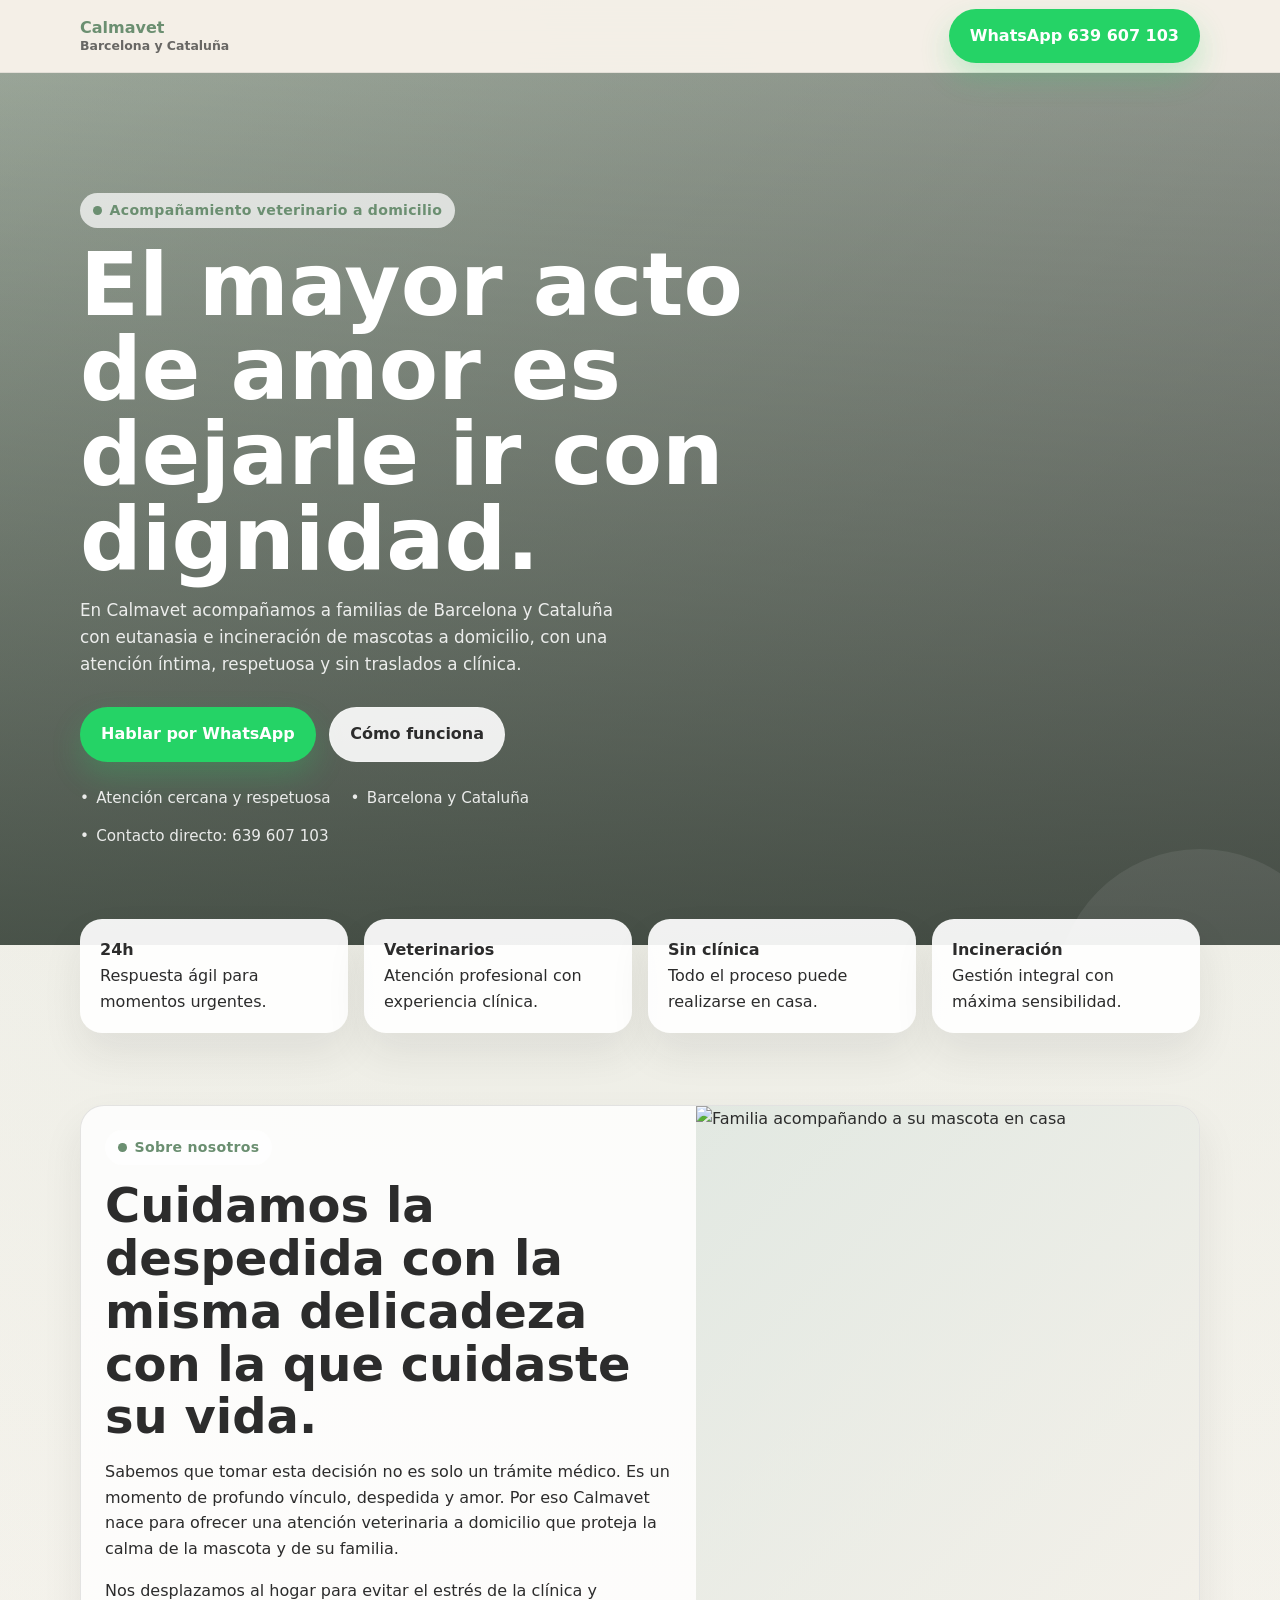
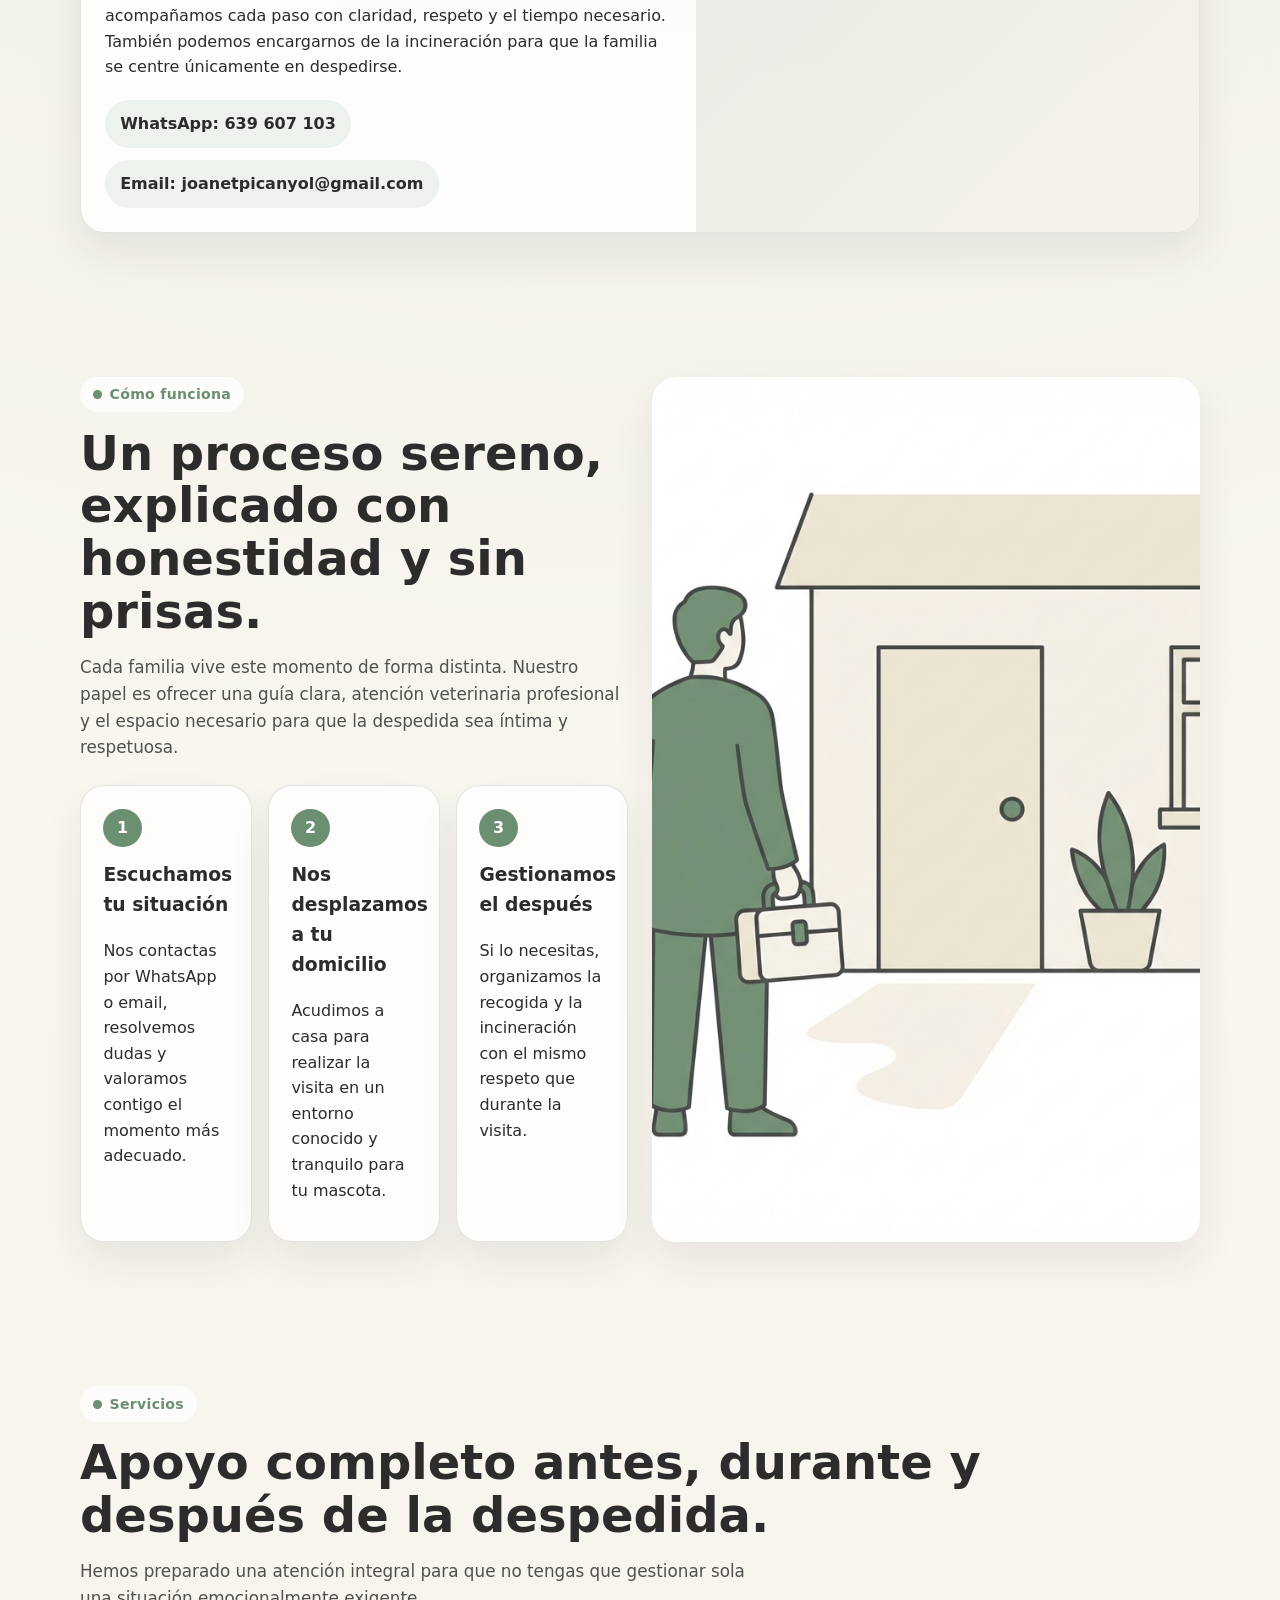
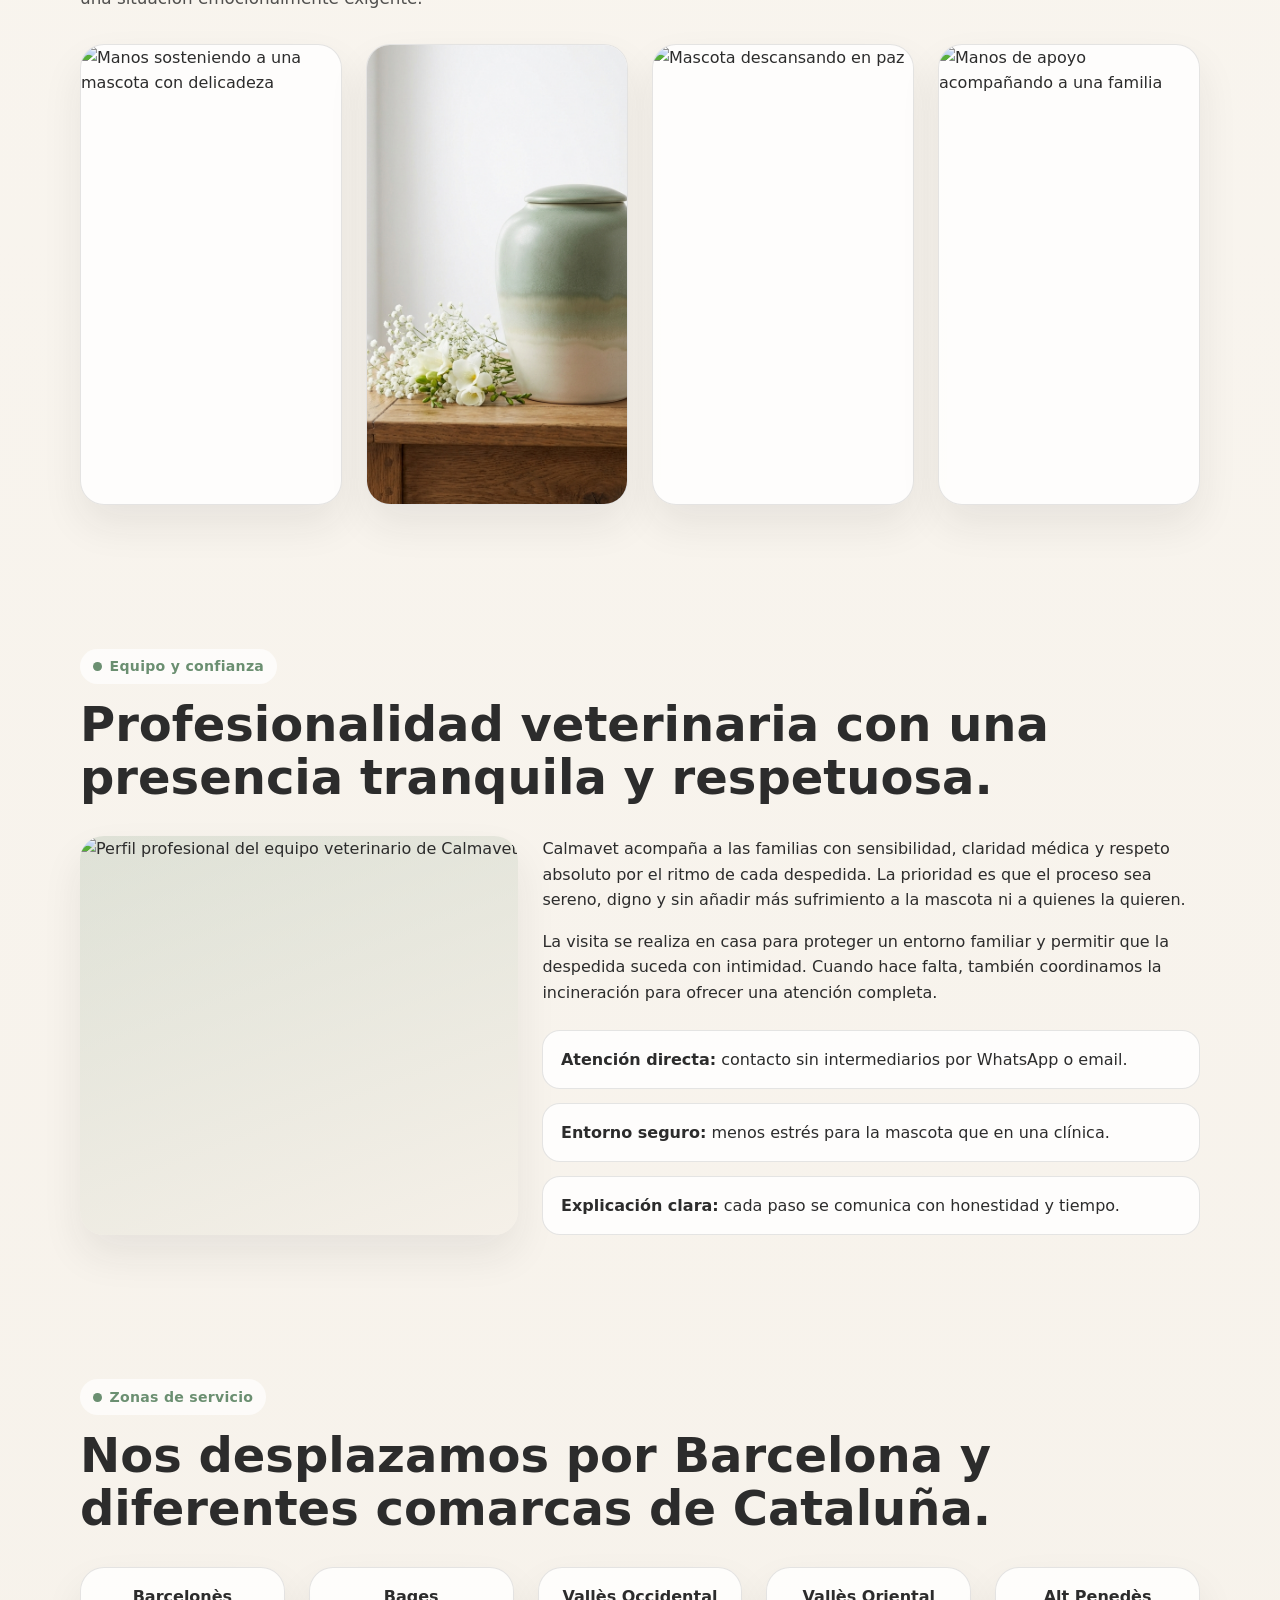
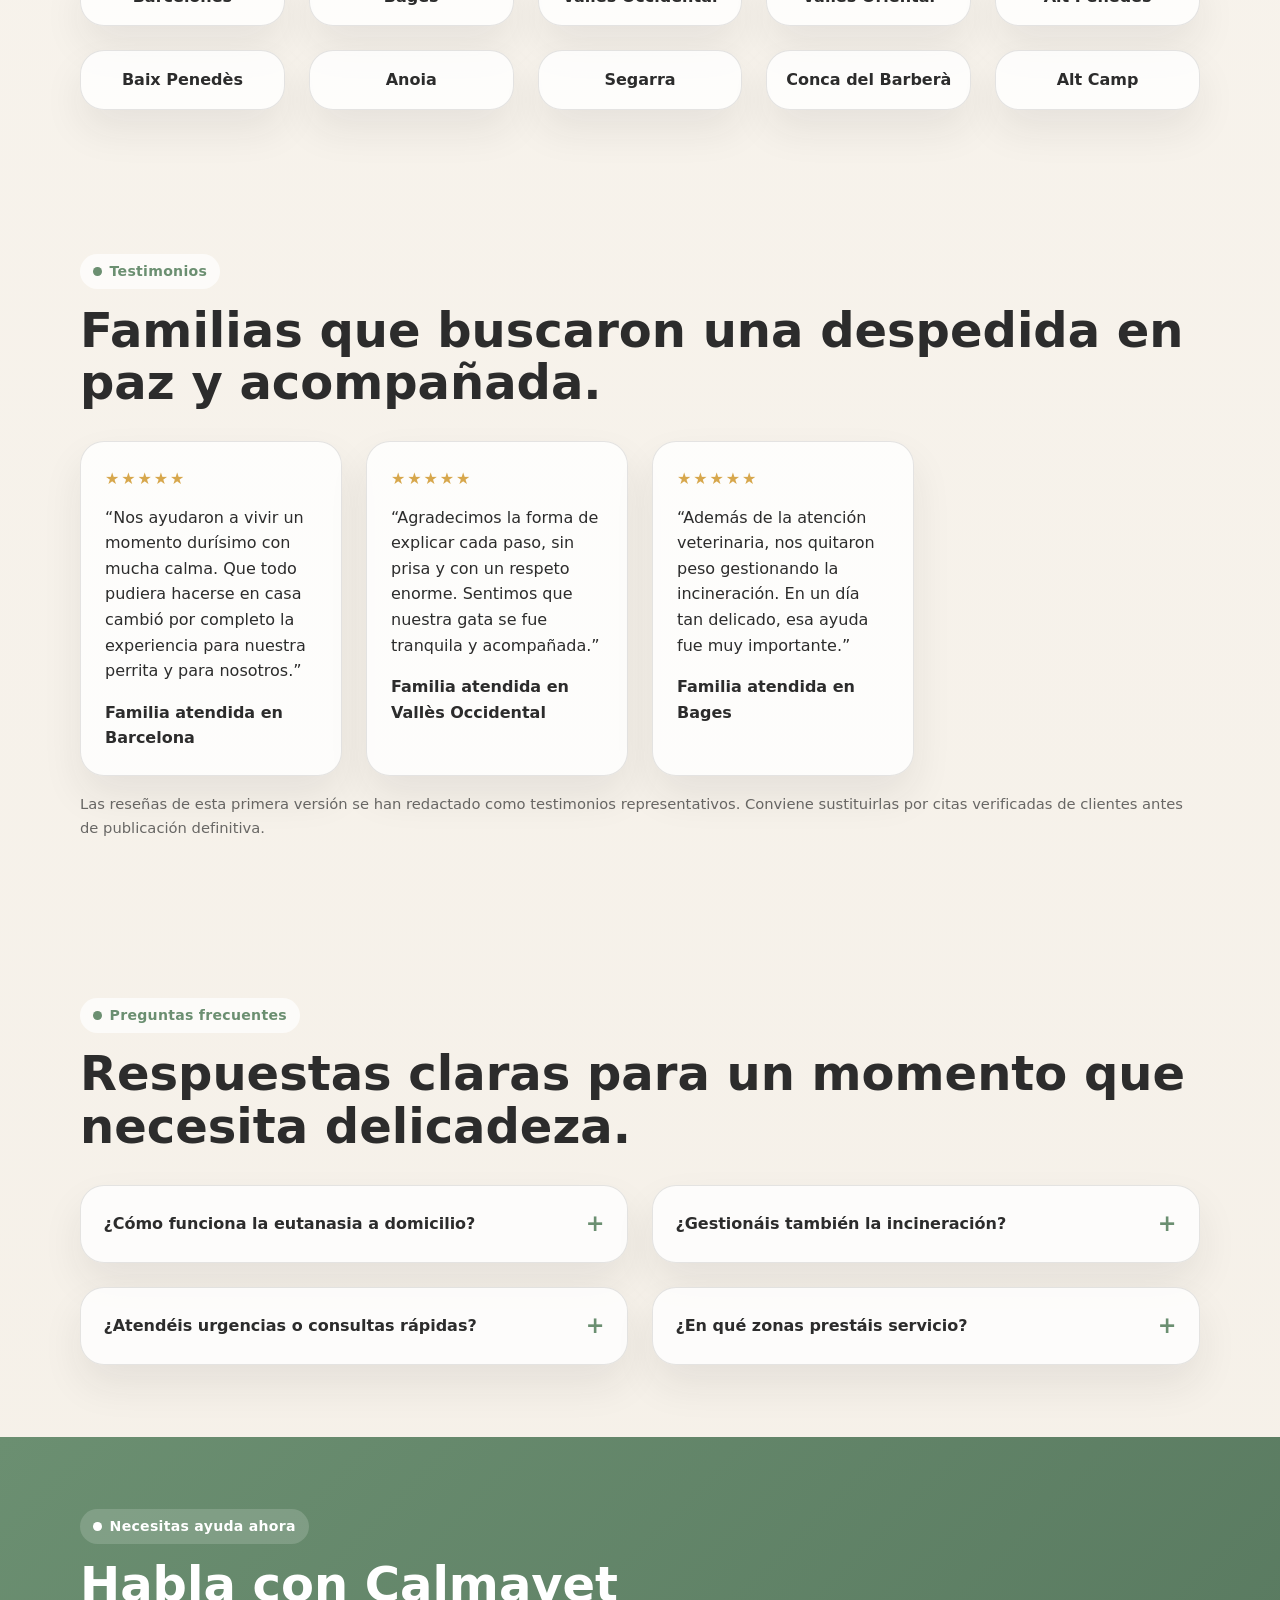
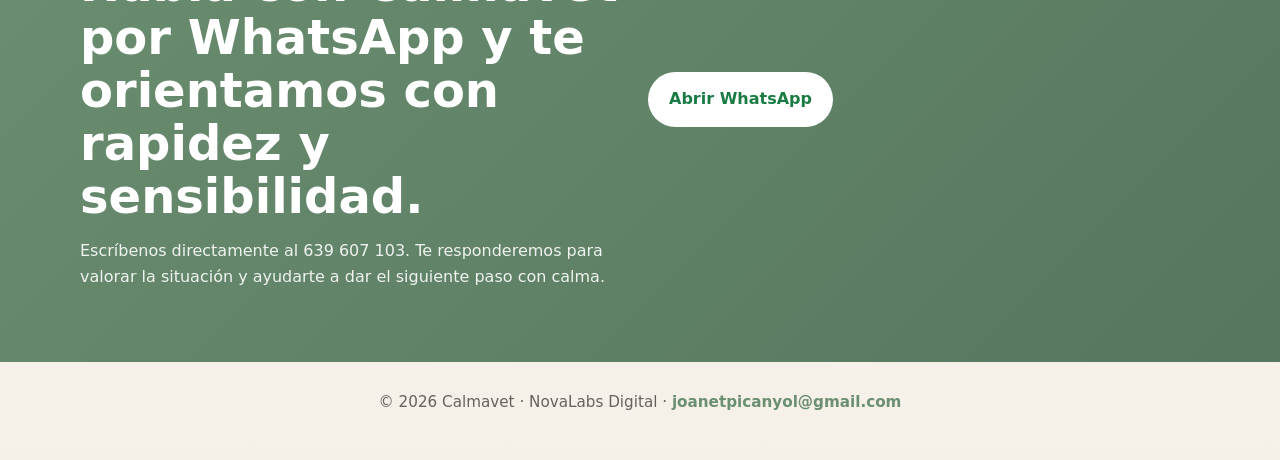
==== index.html @ 119a7b8a "feat: calmavet-web v1.0 - web completa con imagenes Gemini" ====
<!doctype html>
<html lang="es">
  <head>
    <meta charset="utf-8">
    <meta name="viewport" content="width=device-width, initial-scale=1">
    <title>Calmavet | Eutanasia e incineración de mascotas a domicilio en Barcelona y Cataluña</title>
    <meta name="description" content="Calmavet acompaña a familias de Barcelona y Cataluña con eutanasia e incineración de mascotas a domicilio, con atención veterinaria respetuosa y cercana.">
    <meta name="robots" content="index,follow">
    <link rel="canonical" href="https://calmavet.cat/">
    <meta property="og:type" content="website">
    <meta property="og:locale" content="es_ES">
    <meta property="og:title" content="Calmavet | Eutanasia e incineración de mascotas a domicilio">
    <meta property="og:description" content="Atención veterinaria a domicilio en Barcelona y Cataluña para despedir a tu mascota con calma, respeto y dignidad.">
    <meta property="og:url" content="https://calmavet.cat/">
    <meta property="og:image" content="https://calmavet.cat/images/hero-calmavet.png">
    <meta name="twitter:card" content="summary_large_image">
    <meta name="twitter:title" content="Calmavet | Eutanasia e incineración de mascotas a domicilio">
    <meta name="twitter:description" content="Acompañamiento veterinario a domicilio en Barcelona y Cataluña, con servicio de incineración y apoyo en todo el proceso.">
    <meta name="twitter:image" content="https://calmavet.cat/images/hero-calmavet.png">
    <link rel="stylesheet" href="css/styles.css">
    <script type="application/ld+json">
      {
        "@context": "https://schema.org",
        "@type": "LocalBusiness",
        "name": "Calmavet",
        "description": "Eutanasia e incineración de mascotas a domicilio en Barcelona y Cataluña.",
        "url": "https://calmavet.cat/",
        "email": "joanetpicanyol@gmail.com",
        "telephone": "+34639607103",
        "areaServed": [
          "Barcelonès",
          "Bages",
          "Vallès Occidental",
          "Vallès Oriental",
          "Alt Penedès",
          "Baix Penedès",
          "Anoia",
          "Segarra",
          "Conca del Barberà",
          "Alt Camp"
        ],
        "image": "https://calmavet.cat/images/hero-calmavet.png",
        "sameAs": [
          "https://wa.me/34639607103"
        ],
        "contactPoint": {
          "@type": "ContactPoint",
          "telephone": "+34639607103",
          "contactType": "customer support",
          "areaServed": "ES",
          "availableLanguage": [
            "es",
            "ca"
          ]
        }
      }
    </script>
    <script type="application/ld+json">
      {
        "@context": "https://schema.org",
        "@type": "FAQPage",
        "mainEntity": [
          {
            "@type": "Question",
            "name": "¿Cómo funciona la eutanasia a domicilio?",
            "acceptedAnswer": {
              "@type": "Answer",
              "text": "Concertamos una visita al domicilio, valoramos la situación con la familia y realizamos el procedimiento en un entorno íntimo, sereno y acompañado."
            }
          },
          {
            "@type": "Question",
            "name": "¿También gestionáis la incineración?",
            "acceptedAnswer": {
              "@type": "Answer",
              "text": "Sí. Calmavet puede encargarse de la recogida y la gestión de la incineración para que la familia no tenga que asumir trámites adicionales en un momento delicado."
            }
          },
          {
            "@type": "Question",
            "name": "¿En qué zonas trabajáis?",
            "acceptedAnswer": {
              "@type": "Answer",
              "text": "Prestamos servicio en Barcelona y distintas comarcas de Cataluña, incluyendo Barcelonès, Bages, Vallès Occidental, Vallès Oriental, Alt Penedès, Baix Penedès, Anoia, Segarra, Conca del Barberà y Alt Camp."
            }
          },
          {
            "@type": "Question",
            "name": "¿Puedo contactar por WhatsApp?",
            "acceptedAnswer": {
              "@type": "Answer",
              "text": "Sí. Puedes escribir directamente al 639 607 103 para resolver dudas o pedir ayuda de forma inmediata."
            }
          }
        ]
      }
    </script>
    <script type="application/ld+json">
      {
        "@context": "https://schema.org",
        "@type": "BreadcrumbList",
        "itemListElement": [
          {
            "@type": "ListItem",
            "position": 1,
            "name": "Inicio",
            "item": "https://calmavet.cat/"
          }
        ]
      }
    </script>
  </head>
  <body>
    <header class="topbar">
      <div class="container topbar-inner">
        <a class="brand" href="/">
          Calmavet
          <small>Barcelona y Cataluña</small>
        </a>
        <a class="button" href="https://wa.me/34639607103?text=Hola%20Calmavet%2C%20necesito%20informaci%C3%B3n%20sobre%20eutanasia%20o%20incineraci%C3%B3n%20a%20domicilio." target="_blank" rel="noopener noreferrer">WhatsApp 639 607 103</a>
      </div>
    </header>

    <main>
      <section class="hero">
        <div class="container hero-grid">
          <div class="hero-copy">
            <span class="eyebrow">Acompañamiento veterinario a domicilio</span>
            <h1>El mayor acto de amor es dejarle ir con dignidad.</h1>
            <p>En Calmavet acompañamos a familias de Barcelona y Cataluña con eutanasia e incineración de mascotas a domicilio, con una atención íntima, respetuosa y sin traslados a clínica.</p>
            <div class="hero-actions">
              <a class="button" href="https://wa.me/34639607103?text=Hola%20Calmavet%2C%20necesito%20ayuda%20para%20mi%20mascota." target="_blank" rel="noopener noreferrer">Hablar por WhatsApp</a>
              <a class="button-secondary" href="#como-funciona">Cómo funciona</a>
            </div>
            <div class="hero-note">
              <span>Atención cercana y respetuosa</span>
              <span>Barcelona y Cataluña</span>
              <span>Contacto directo: 639 607 103</span>
            </div>
          </div>
        </div>
      </section>

      <section class="badges">
        <div class="container badges-grid">
          <div class="badge"><strong>24h</strong>Respuesta ágil para momentos urgentes.</div>
          <div class="badge"><strong>Veterinarios</strong>Atención profesional con experiencia clínica.</div>
          <div class="badge"><strong>Sin clínica</strong>Todo el proceso puede realizarse en casa.</div>
          <div class="badge"><strong>Incineración</strong>Gestión integral con máxima sensibilidad.</div>
        </div>
      </section>

      <section class="section" id="sobre-nosotros">
        <div class="container panel">
          <div class="panel-copy">
            <span class="eyebrow">Sobre nosotros</span>
            <h2>Cuidamos la despedida con la misma delicadeza con la que cuidaste su vida.</h2>
            <p>Sabemos que tomar esta decisión no es solo un trámite médico. Es un momento de profundo vínculo, despedida y amor. Por eso Calmavet nace para ofrecer una atención veterinaria a domicilio que proteja la calma de la mascota y de su familia.</p>
            <p>Nos desplazamos al hogar para evitar el estrés de la clínica y acompañamos cada paso con claridad, respeto y el tiempo necesario. También podemos encargarnos de la incineración para que la familia se centre únicamente en despedirse.</p>
            <div class="contact-inline">
              <span class="contact-chip">WhatsApp: 639 607 103</span>
              <span class="contact-chip">Email: joanetpicanyol@gmail.com</span>
            </div>
          </div>
          <div class="panel-media">
            <img src="images/familia-mascota.png" alt="Familia acompañando a su mascota en casa">
          </div>
        </div>
      </section>

      <section class="section" id="como-funciona">
        <div class="container two-col">
          <div>
            <span class="eyebrow">Cómo funciona</span>
            <h2>Un proceso sereno, explicado con honestidad y sin prisas.</h2>
            <p class="section-intro">Cada familia vive este momento de forma distinta. Nuestro papel es ofrecer una guía clara, atención veterinaria profesional y el espacio necesario para que la despedida sea íntima y respetuosa.</p>
            <div class="steps">
              <article class="step">
                <div class="step-number">1</div>
                <h3>Escuchamos tu situación</h3>
                <p>Nos contactas por WhatsApp o email, resolvemos dudas y valoramos contigo el momento más adecuado.</p>
              </article>
              <article class="step">
                <div class="step-number">2</div>
                <h3>Nos desplazamos a tu domicilio</h3>
                <p>Acudimos a casa para realizar la visita en un entorno conocido y tranquilo para tu mascota.</p>
              </article>
              <article class="step">
                <div class="step-number">3</div>
                <h3>Gestionamos el después</h3>
                <p>Si lo necesitas, organizamos la recogida y la incineración con el mismo respeto que durante la visita.</p>
              </article>
            </div>
          </div>
          <div class="panel-media" style="border-radius: var(--radio); overflow: hidden; box-shadow: var(--sombra); min-height: 100%;">
            <img src="images/veterinario-domicilio.png" alt="Veterinario a domicilio acompañando a una mascota">
          </div>
        </div>
      </section>

      <section class="section" id="servicios">
        <div class="container">
          <span class="eyebrow">Servicios</span>
          <h2>Apoyo completo antes, durante y después de la despedida.</h2>
          <p class="section-intro">Hemos preparado una atención integral para que no tengas que gestionar sola una situación emocionalmente exigente.</p>
          <div class="services-grid">
            <article class="service-card">
              <img src="images/manos-mascota.png" alt="Manos sosteniendo a una mascota con delicadeza">
              <div class="content">
                <h3>Eutanasia a domicilio</h3>
                <p>Realizamos la visita en un entorno íntimo para evitar desplazamientos y permitir una despedida en calma.</p>
              </div>
            </article>
            <article class="service-card">
              <img src="images/urna-memorial.png" alt="Urna memorial para el recuerdo de una mascota">
              <div class="content">
                <h3>Incineración y urna</h3>
                <p>Gestionamos la recogida y la incineración, con opciones de recuerdo cuando la familia lo desea.</p>
              </div>
            </article>
            <article class="service-card">
              <img src="images/mascota-paz.png" alt="Mascota descansando en paz">
              <div class="content">
                <h3>Valoración del bienestar</h3>
                <p>Orientamos con honestidad para ayudar a decidir cuándo ha llegado el momento desde el respeto al animal.</p>
              </div>
            </article>
            <article class="service-card">
              <img src="images/acompanamiento.png" alt="Manos de apoyo acompañando a una familia">
              <div class="content">
                <h3>Acompañamiento a la familia</h3>
                <p>Explicamos el proceso con claridad y permanecemos disponibles para sostener emocionalmente la despedida.</p>
              </div>
            </article>
          </div>
        </div>
      </section>

      <section class="section" id="equipo">
        <div class="container">
          <span class="eyebrow">Equipo y confianza</span>
          <h2>Profesionalidad veterinaria con una presencia tranquila y respetuosa.</h2>
          <div class="team-grid">
            <div class="team-visual">
              <img src="images/veterinaria-perfil.png" alt="Perfil profesional del equipo veterinario de Calmavet">
            </div>
            <div>
              <p>Calmavet acompaña a las familias con sensibilidad, claridad médica y respeto absoluto por el ritmo de cada despedida. La prioridad es que el proceso sea sereno, digno y sin añadir más sufrimiento a la mascota ni a quienes la quieren.</p>
              <p>La visita se realiza en casa para proteger un entorno familiar y permitir que la despedida suceda con intimidad. Cuando hace falta, también coordinamos la incineración para ofrecer una atención completa.</p>
              <div class="trust-points">
                <div><strong>Atención directa:</strong> contacto sin intermediarios por WhatsApp o email.</div>
                <div><strong>Entorno seguro:</strong> menos estrés para la mascota que en una clínica.</div>
                <div><strong>Explicación clara:</strong> cada paso se comunica con honestidad y tiempo.</div>
              </div>
            </div>
          </div>
        </div>
      </section>

      <section class="section" id="zonas">
        <div class="container">
          <span class="eyebrow">Zonas de servicio</span>
          <h2>Nos desplazamos por Barcelona y diferentes comarcas de Cataluña.</h2>
          <div class="zones-grid">
            <div class="zone-card">Barcelonès</div>
            <div class="zone-card">Bages</div>
            <div class="zone-card">Vallès Occidental</div>
            <div class="zone-card">Vallès Oriental</div>
            <div class="zone-card">Alt Penedès</div>
            <div class="zone-card">Baix Penedès</div>
            <div class="zone-card">Anoia</div>
            <div class="zone-card">Segarra</div>
            <div class="zone-card">Conca del Barberà</div>
            <div class="zone-card">Alt Camp</div>
          </div>
        </div>
      </section>

      <section class="section" id="testimonios">
        <div class="container">
          <span class="eyebrow">Testimonios</span>
          <h2>Familias que buscaron una despedida en paz y acompañada.</h2>
          <div class="testimonials-grid">
            <article class="testimonial">
              <div class="stars">★★★★★</div>
              <p>“Nos ayudaron a vivir un momento durísimo con mucha calma. Que todo pudiera hacerse en casa cambió por completo la experiencia para nuestra perrita y para nosotros.”</p>
              <strong>Familia atendida en Barcelona</strong>
            </article>
            <article class="testimonial">
              <div class="stars">★★★★★</div>
              <p>“Agradecimos la forma de explicar cada paso, sin prisa y con un respeto enorme. Sentimos que nuestra gata se fue tranquila y acompañada.”</p>
              <strong>Familia atendida en Vallès Occidental</strong>
            </article>
            <article class="testimonial">
              <div class="stars">★★★★★</div>
              <p>“Además de la atención veterinaria, nos quitaron peso gestionando la incineración. En un día tan delicado, esa ayuda fue muy importante.”</p>
              <strong>Familia atendida en Bages</strong>
            </article>
          </div>
          <p class="testimonial-note">Las reseñas de esta primera versión se han redactado como testimonios representativos. Conviene sustituirlas por citas verificadas de clientes antes de publicación definitiva.</p>
        </div>
      </section>

      <section class="section" id="faq">
        <div class="container">
          <span class="eyebrow">Preguntas frecuentes</span>
          <h2>Respuestas claras para un momento que necesita delicadeza.</h2>
          <div class="faq-grid">
            <article class="faq-item">
              <input id="faq-1" type="checkbox">
              <label for="faq-1">¿Cómo funciona la eutanasia a domicilio?</label>
              <div class="faq-answer">
                <p>Concertamos la visita, valoramos la situación contigo y realizamos el procedimiento en casa, en un ambiente íntimo y sereno para tu mascota.</p>
              </div>
            </article>
            <article class="faq-item">
              <input id="faq-2" type="checkbox">
              <label for="faq-2">¿Gestionáis también la incineración?</label>
              <div class="faq-answer">
                <p>Sí. Si lo deseas, nos ocupamos de la recogida y de la coordinación del servicio de incineración para simplificar todo el proceso.</p>
              </div>
            </article>
            <article class="faq-item">
              <input id="faq-3" type="checkbox">
              <label for="faq-3">¿Atendéis urgencias o consultas rápidas?</label>
              <div class="faq-answer">
                <p>Puedes escribir por WhatsApp para explicar tu situación. Respondemos con la máxima agilidad posible para orientarte y valorar disponibilidad.</p>
              </div>
            </article>
            <article class="faq-item">
              <input id="faq-4" type="checkbox">
              <label for="faq-4">¿En qué zonas prestáis servicio?</label>
              <div class="faq-answer">
                <p>Trabajamos en Barcelona y varias comarcas de Cataluña. Si tu zona no aparece en la lista, consúltanos igualmente para revisar cobertura.</p>
              </div>
            </article>
          </div>
        </div>
      </section>

      <section class="section cta-band">
        <div class="container cta-box">
          <div>
            <span class="eyebrow" style="background: rgba(255,255,255,0.16); color: #ffffff;">Necesitas ayuda ahora</span>
            <h2>Habla con Calmavet por WhatsApp y te orientamos con rapidez y sensibilidad.</h2>
            <p>Escríbenos directamente al 639 607 103. Te responderemos para valorar la situación y ayudarte a dar el siguiente paso con calma.</p>
          </div>
          <a class="button" href="https://wa.me/34639607103?text=Hola%20Calmavet%2C%20necesito%20informaci%C3%B3n%20urgente." target="_blank" rel="noopener noreferrer">Abrir WhatsApp</a>
        </div>
      </section>
    </main>

    <footer class="footer">
      <div class="container">
        © 2026 Calmavet · NovaLabs Digital · <a href="mailto:joanetpicanyol@gmail.com">joanetpicanyol@gmail.com</a>
      </div>
    </footer>
  </body>
</html>
---- css/styles.css ----
:root {
  --verde: #6B8F71;
  --verde-claro: #EAF0EB;
  --crema: #F5F0E8;
  --texto: #2C2C2C;
  --wa: #25D366;
  --blanco: #ffffff;
  --borde: rgba(44, 44, 44, 0.12);
  --sombra: 0 20px 40px rgba(44, 44, 44, 0.08);
  --radio: 24px;
  --contenedor: min(1120px, calc(100% - 2rem));
}

* {
  box-sizing: border-box;
}

html {
  scroll-behavior: smooth;
}

body {
  margin: 0;
  font-family: system-ui, sans-serif;
  color: var(--texto);
  background:
    radial-gradient(circle at top, rgba(107, 143, 113, 0.14), transparent 35%),
    linear-gradient(180deg, #fbf8f3 0%, var(--crema) 100%);
  line-height: 1.6;
}

img {
  display: block;
  width: 100%;
  max-width: 100%;
}

a {
  color: inherit;
  text-decoration: none;
}

p,
h1,
h2,
h3 {
  margin-top: 0;
}

.section {
  padding: 4.5rem 0;
}

.container {
  width: var(--contenedor);
  margin: 0 auto;
}

.eyebrow {
  display: inline-flex;
  align-items: center;
  gap: 0.5rem;
  margin-bottom: 0.9rem;
  padding: 0.4rem 0.8rem;
  border-radius: 999px;
  background: rgba(255, 255, 255, 0.72);
  color: var(--verde);
  font-size: 0.88rem;
  font-weight: 700;
  letter-spacing: 0.02em;
}

.eyebrow::before {
  content: "";
  width: 0.55rem;
  height: 0.55rem;
  border-radius: 50%;
  background: currentColor;
}

.section h2 {
  font-size: clamp(1.85rem, 4vw, 3rem);
  line-height: 1.1;
  margin-bottom: 1rem;
}

.section-intro {
  max-width: 42rem;
  color: rgba(44, 44, 44, 0.82);
  font-size: 1.05rem;
}

.topbar {
  position: sticky;
  top: 0;
  z-index: 30;
  backdrop-filter: blur(18px);
  background: rgba(245, 240, 232, 0.88);
  border-bottom: 1px solid rgba(44, 44, 44, 0.08);
}

.topbar-inner {
  display: flex;
  align-items: center;
  justify-content: space-between;
  gap: 1rem;
  min-height: 4.5rem;
}

.brand {
  display: inline-flex;
  flex-direction: column;
  font-weight: 800;
  color: var(--verde);
  line-height: 1;
}

.brand small {
  color: rgba(44, 44, 44, 0.7);
  font-size: 0.78rem;
  font-weight: 600;
  margin-top: 0.28rem;
}

.button,
.button-secondary {
  display: inline-flex;
  align-items: center;
  justify-content: center;
  gap: 0.6rem;
  min-height: 3.2rem;
  padding: 0.85rem 1.25rem;
  border-radius: 999px;
  border: 1px solid transparent;
  font-weight: 700;
  transition: transform 180ms ease, box-shadow 180ms ease, background 180ms ease;
}

.button:hover,
.button-secondary:hover {
  transform: translateY(-1px);
}

.button {
  background: var(--wa);
  color: var(--blanco);
  box-shadow: 0 14px 30px rgba(37, 211, 102, 0.24);
}

.button-secondary {
  background: rgba(255, 255, 255, 0.9);
  color: var(--texto);
  border-color: rgba(255, 255, 255, 0.2);
}

.hero {
  position: relative;
  overflow: hidden;
  color: var(--blanco);
  background:
    linear-gradient(180deg, rgba(28, 39, 30, 0.26), rgba(28, 39, 30, 0.72)),
    linear-gradient(135deg, rgba(107, 143, 113, 0.3), rgba(44, 44, 44, 0.35)),
    url("../images/hero-calmavet.png") center/cover no-repeat;
}

.hero::after {
  content: "";
  position: absolute;
  inset: auto -5% -12rem auto;
  width: 18rem;
  height: 18rem;
  border-radius: 50%;
  background: rgba(255, 255, 255, 0.08);
  filter: blur(0);
}

.hero-grid {
  position: relative;
  z-index: 1;
  display: grid;
  gap: 1.5rem;
  padding: 5.5rem 0 4.5rem;
}

.hero-copy {
  max-width: 42rem;
}

.hero h1 {
  font-size: clamp(2.6rem, 7vw, 5.4rem);
  line-height: 0.98;
  margin-bottom: 1rem;
}

.hero p {
  max-width: 34rem;
  margin-bottom: 1.8rem;
  font-size: 1.05rem;
  color: rgba(255, 255, 255, 0.88);
}

.hero-actions {
  display: flex;
  flex-wrap: wrap;
  gap: 0.85rem;
}

.hero-note {
  display: flex;
  flex-wrap: wrap;
  gap: 0.9rem 1.25rem;
  margin-top: 1.5rem;
  font-size: 0.95rem;
  color: rgba(255, 255, 255, 0.88);
}

.hero-note span {
  display: inline-flex;
  align-items: center;
  gap: 0.45rem;
}

.hero-note span::before {
  content: "•";
}

.badges {
  margin-top: -1.6rem;
  position: relative;
  z-index: 2;
}

.badges-grid {
  display: grid;
  gap: 1rem;
}

.badge {
  padding: 1.15rem 1.25rem;
  border-radius: 22px;
  background: rgba(255, 255, 255, 0.92);
  box-shadow: var(--sombra);
}

.badge strong {
  display: block;
  font-size: 1rem;
}

.two-col,
.team-grid,
.services-grid,
.zones-grid,
.testimonials-grid,
.faq-grid {
  display: grid;
  gap: 1.5rem;
}

.panel,
.service-card,
.testimonial,
.faq-item,
.step,
.zone-card {
  background: rgba(255, 255, 255, 0.8);
  border: 1px solid var(--borde);
  border-radius: var(--radio);
  box-shadow: var(--sombra);
}

.panel {
  overflow: hidden;
}

.panel-copy {
  padding: 1.5rem;
}

.panel-copy p:last-child {
  margin-bottom: 0;
}

.panel-media {
  min-height: 16rem;
  background: linear-gradient(135deg, rgba(107, 143, 113, 0.18), rgba(245, 240, 232, 0.85));
}

.panel-media img,
.service-card img,
.team-visual img {
  height: 100%;
  object-fit: cover;
}

.steps {
  display: grid;
  gap: 1rem;
  margin-top: 1.5rem;
}

.step {
  padding: 1.4rem;
}

.step-number {
  display: inline-flex;
  align-items: center;
  justify-content: center;
  width: 2.4rem;
  height: 2.4rem;
  margin-bottom: 0.8rem;
  border-radius: 50%;
  background: var(--verde);
  color: var(--blanco);
  font-weight: 800;
}

.services-grid {
  margin-top: 2rem;
}

.service-card {
  overflow: hidden;
}

.service-card img,
.service-placeholder {
  aspect-ratio: 4 / 3;
}

.service-placeholder,
.team-placeholder {
  display: grid;
  place-items: end start;
  padding: 1.3rem;
  color: var(--blanco);
  font-weight: 700;
  background:
    linear-gradient(180deg, rgba(44, 44, 44, 0.08), rgba(44, 44, 44, 0.55)),
    linear-gradient(135deg, #92aa96, #6b8f71);
}

.service-card .content {
  padding: 1.3rem;
}

.team-grid {
  align-items: stretch;
  margin-top: 2rem;
}

.team-visual {
  overflow: hidden;
  border-radius: var(--radio);
  min-height: 20rem;
  background: linear-gradient(160deg, rgba(107, 143, 113, 0.18), rgba(245, 240, 232, 0.95));
  box-shadow: var(--sombra);
}

.team-placeholder {
  min-height: 20rem;
}

.trust-points {
  display: grid;
  gap: 0.85rem;
  margin-top: 1.5rem;
}

.trust-points div {
  padding: 1rem 1.1rem;
  border-radius: 18px;
  background: rgba(255, 255, 255, 0.84);
  border: 1px solid var(--borde);
}

.zones-grid {
  margin-top: 2rem;
  grid-template-columns: repeat(2, minmax(0, 1fr));
}

.zone-card {
  padding: 1rem 1.1rem;
  text-align: center;
  font-weight: 700;
}

.testimonials-grid {
  margin-top: 2rem;
}

.testimonial {
  padding: 1.5rem;
}

.stars {
  color: #d7a74c;
  letter-spacing: 0.12em;
  margin-bottom: 0.8rem;
}

.testimonial strong {
  display: block;
  margin-top: 1rem;
}

.testimonial-note {
  margin-top: 1rem;
  color: rgba(44, 44, 44, 0.7);
  font-size: 0.92rem;
}

.faq-grid {
  margin-top: 2rem;
}

.faq-item {
  overflow: hidden;
}

.faq-item input {
  position: absolute;
  opacity: 0;
  pointer-events: none;
}

.faq-item label {
  display: flex;
  align-items: center;
  justify-content: space-between;
  gap: 1rem;
  padding: 1.25rem 1.4rem;
  cursor: pointer;
  font-weight: 700;
}

.faq-item label::after {
  content: "+";
  font-size: 1.4rem;
  color: var(--verde);
}

.faq-answer {
  max-height: 0;
  overflow: hidden;
  padding: 0 1.4rem;
  transition: max-height 220ms ease, padding-bottom 220ms ease;
}

.faq-item input:checked + label::after {
  content: "−";
}

.faq-item input:checked + label + .faq-answer {
  max-height: 18rem;
  padding-bottom: 1.25rem;
}

.cta-band {
  background:
    linear-gradient(135deg, rgba(107, 143, 113, 0.96), rgba(86, 118, 93, 0.98)),
    var(--verde);
  color: var(--blanco);
}

.cta-box {
  display: grid;
  gap: 1rem;
  align-items: center;
}

.cta-box p {
  max-width: 44rem;
  color: rgba(255, 255, 255, 0.9);
  margin-bottom: 0;
}

.cta-box .button {
  justify-self: start;
  background: var(--blanco);
  color: #1a7c44;
  box-shadow: none;
}

.footer {
  padding: 1.8rem 0 2.8rem;
  color: rgba(44, 44, 44, 0.72);
  text-align: center;
  font-size: 0.95rem;
}

.footer a {
  color: var(--verde);
  font-weight: 700;
}

.contact-inline {
  display: flex;
  flex-wrap: wrap;
  gap: 0.75rem;
  margin-top: 1.25rem;
}

.contact-chip {
  padding: 0.7rem 0.95rem;
  border-radius: 999px;
  background: rgba(107, 143, 113, 0.1);
  font-weight: 700;
}

@media (min-width: 700px) {
  .badges-grid,
  .steps,
  .services-grid,
  .testimonials-grid,
  .faq-grid {
    grid-template-columns: repeat(2, minmax(0, 1fr));
  }

  .two-col,
  .team-grid,
  .cta-box {
    grid-template-columns: repeat(2, minmax(0, 1fr));
  }

  .panel {
    display: grid;
    grid-template-columns: 1.1fr 0.9fr;
  }

  .zones-grid {
    grid-template-columns: repeat(3, minmax(0, 1fr));
  }
}

@media (min-width: 980px) {
  .hero-grid {
    padding: 7.5rem 0 6rem;
  }

  .badges-grid,
  .services-grid,
  .testimonials-grid {
    grid-template-columns: repeat(4, minmax(0, 1fr));
  }

  .steps {
    grid-template-columns: repeat(3, minmax(0, 1fr));
  }

  .team-grid {
    grid-template-columns: 0.8fr 1.2fr;
  }

  .faq-grid {
    grid-template-columns: repeat(2, minmax(0, 1fr));
  }

  .zones-grid {
    grid-template-columns: repeat(5, minmax(0, 1fr));
  }
}
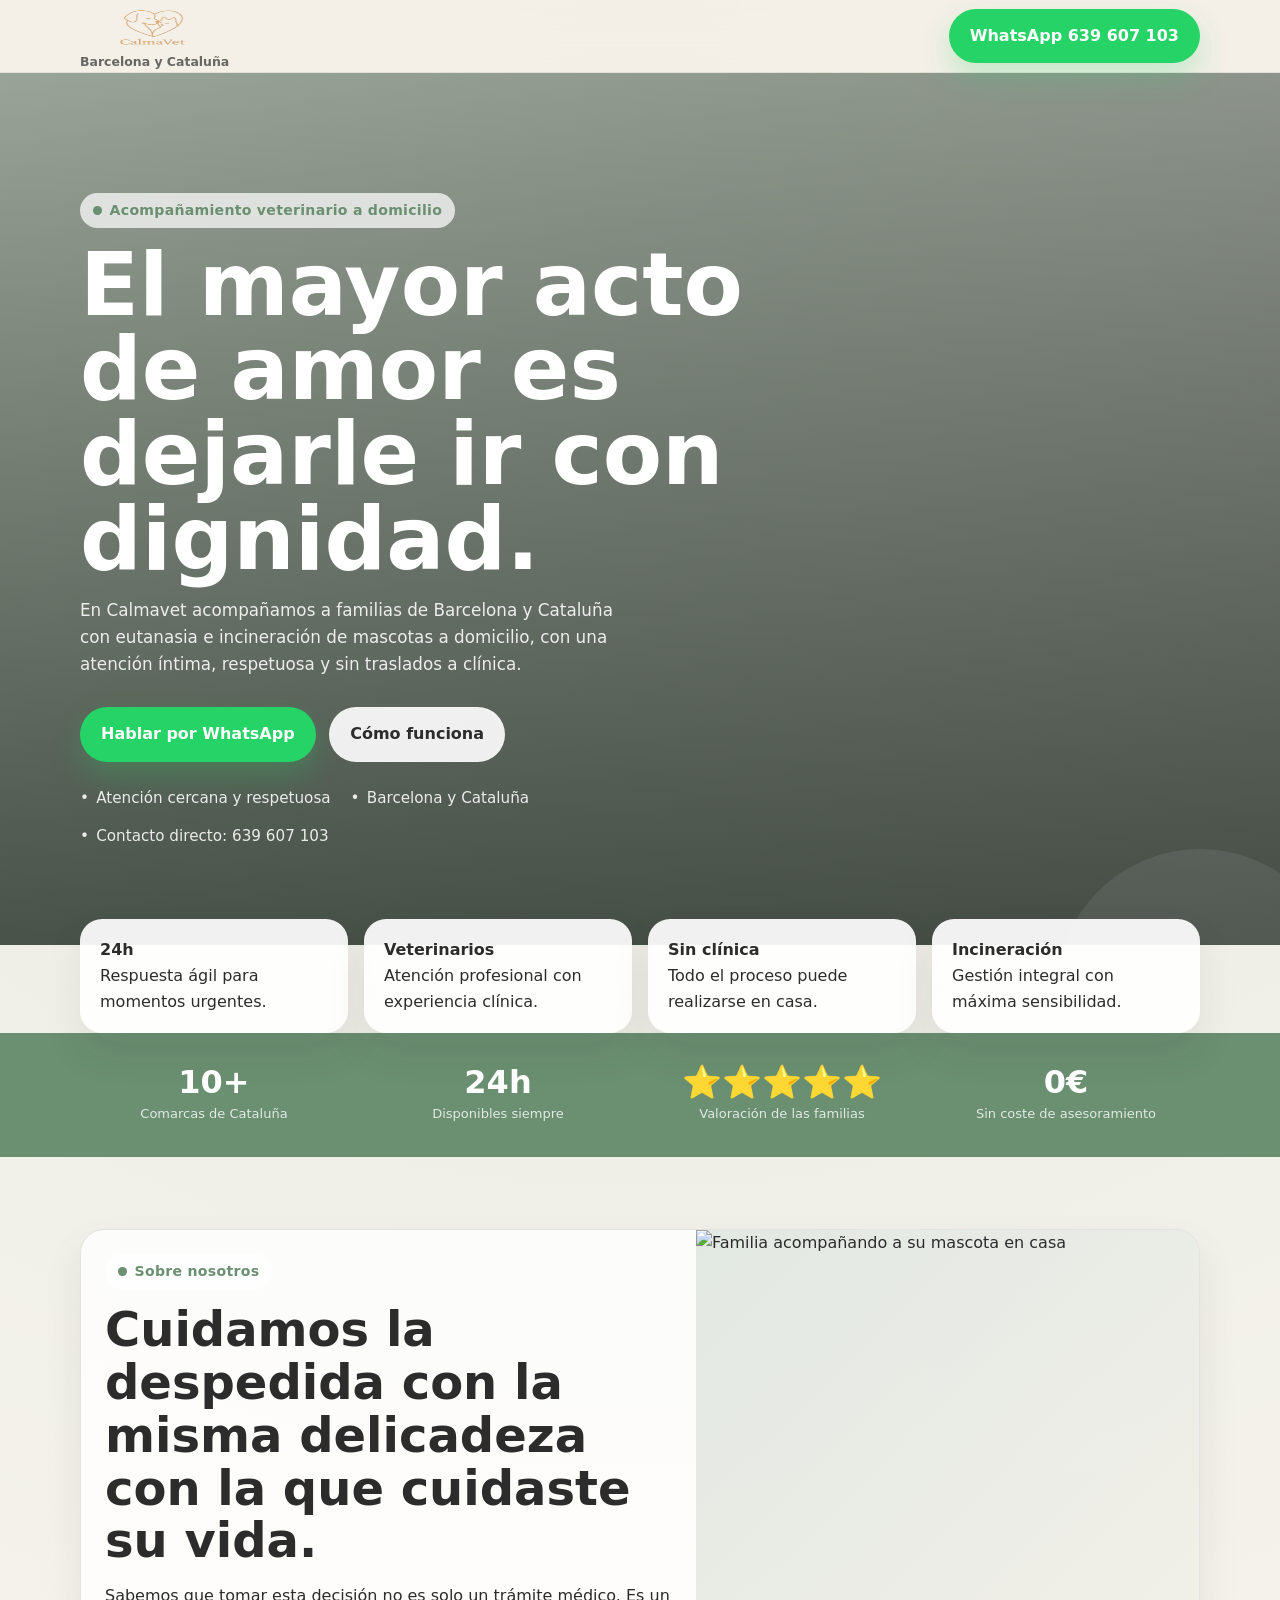
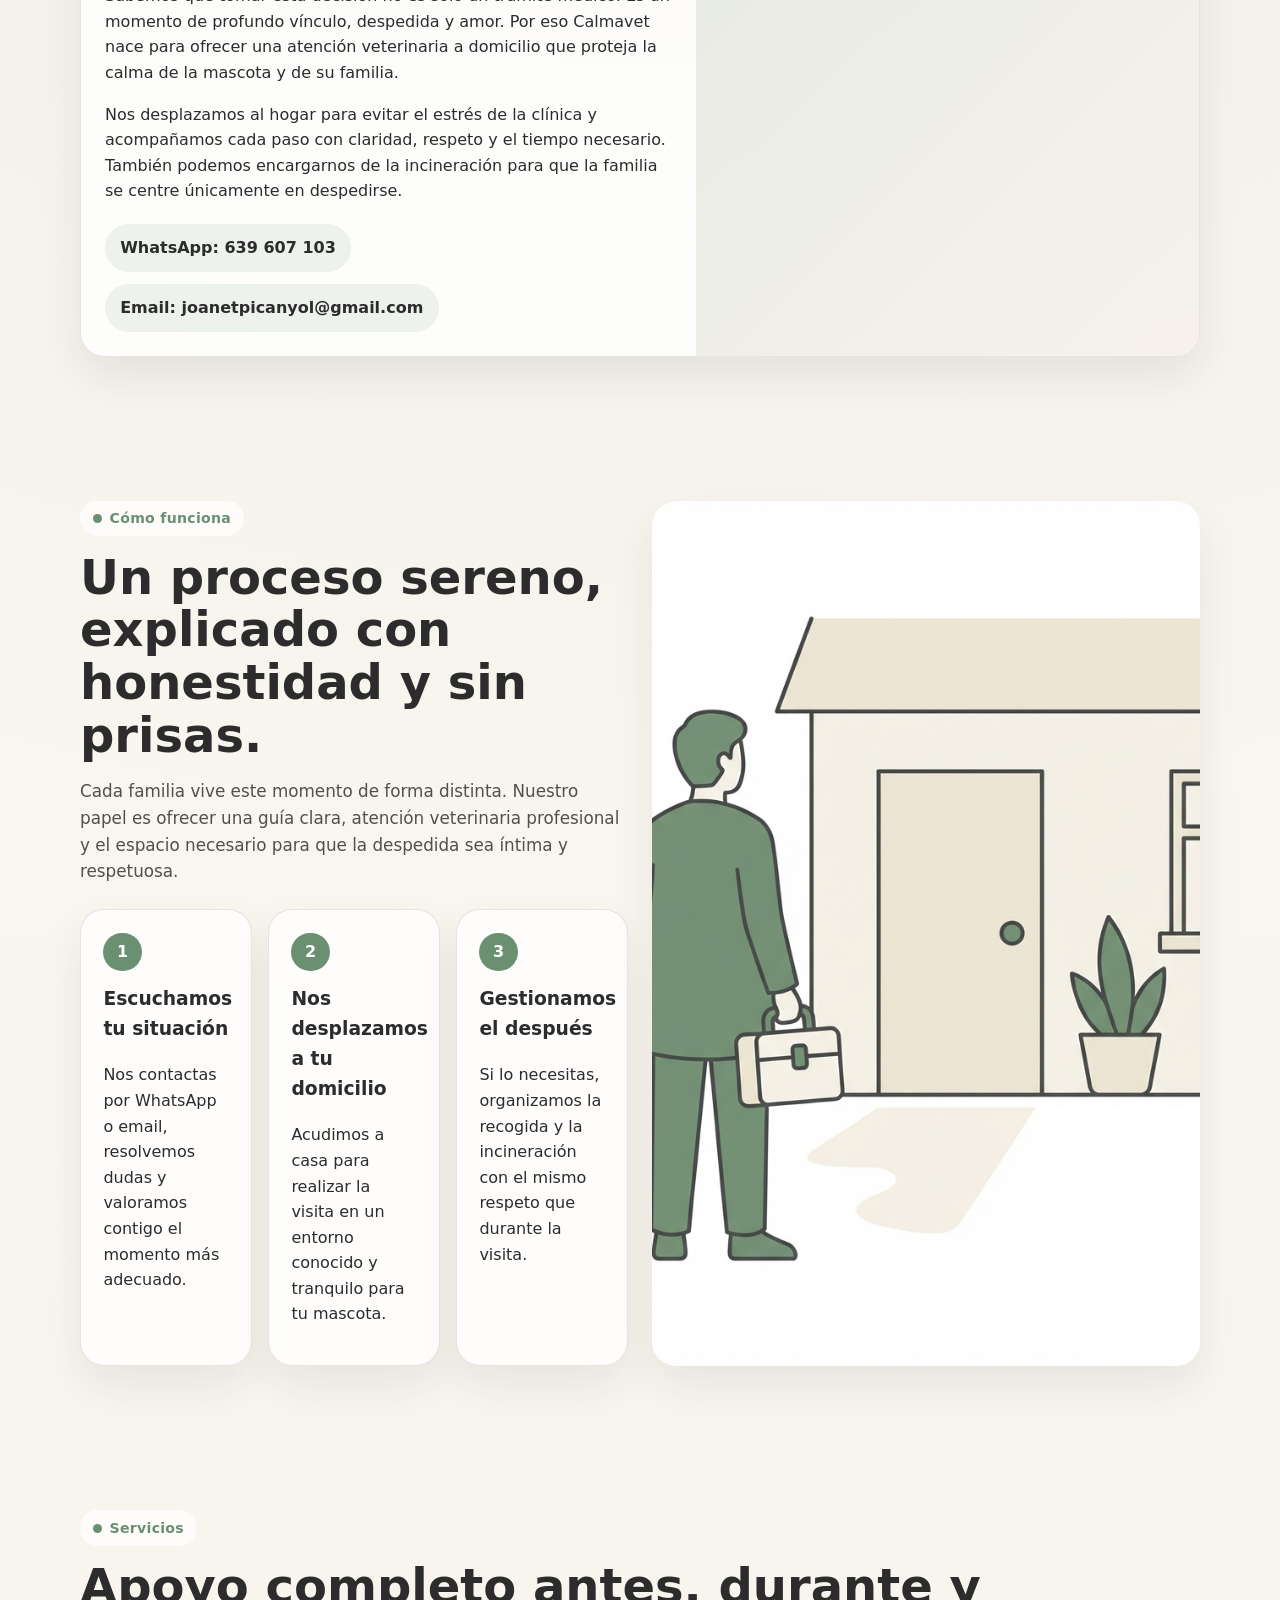
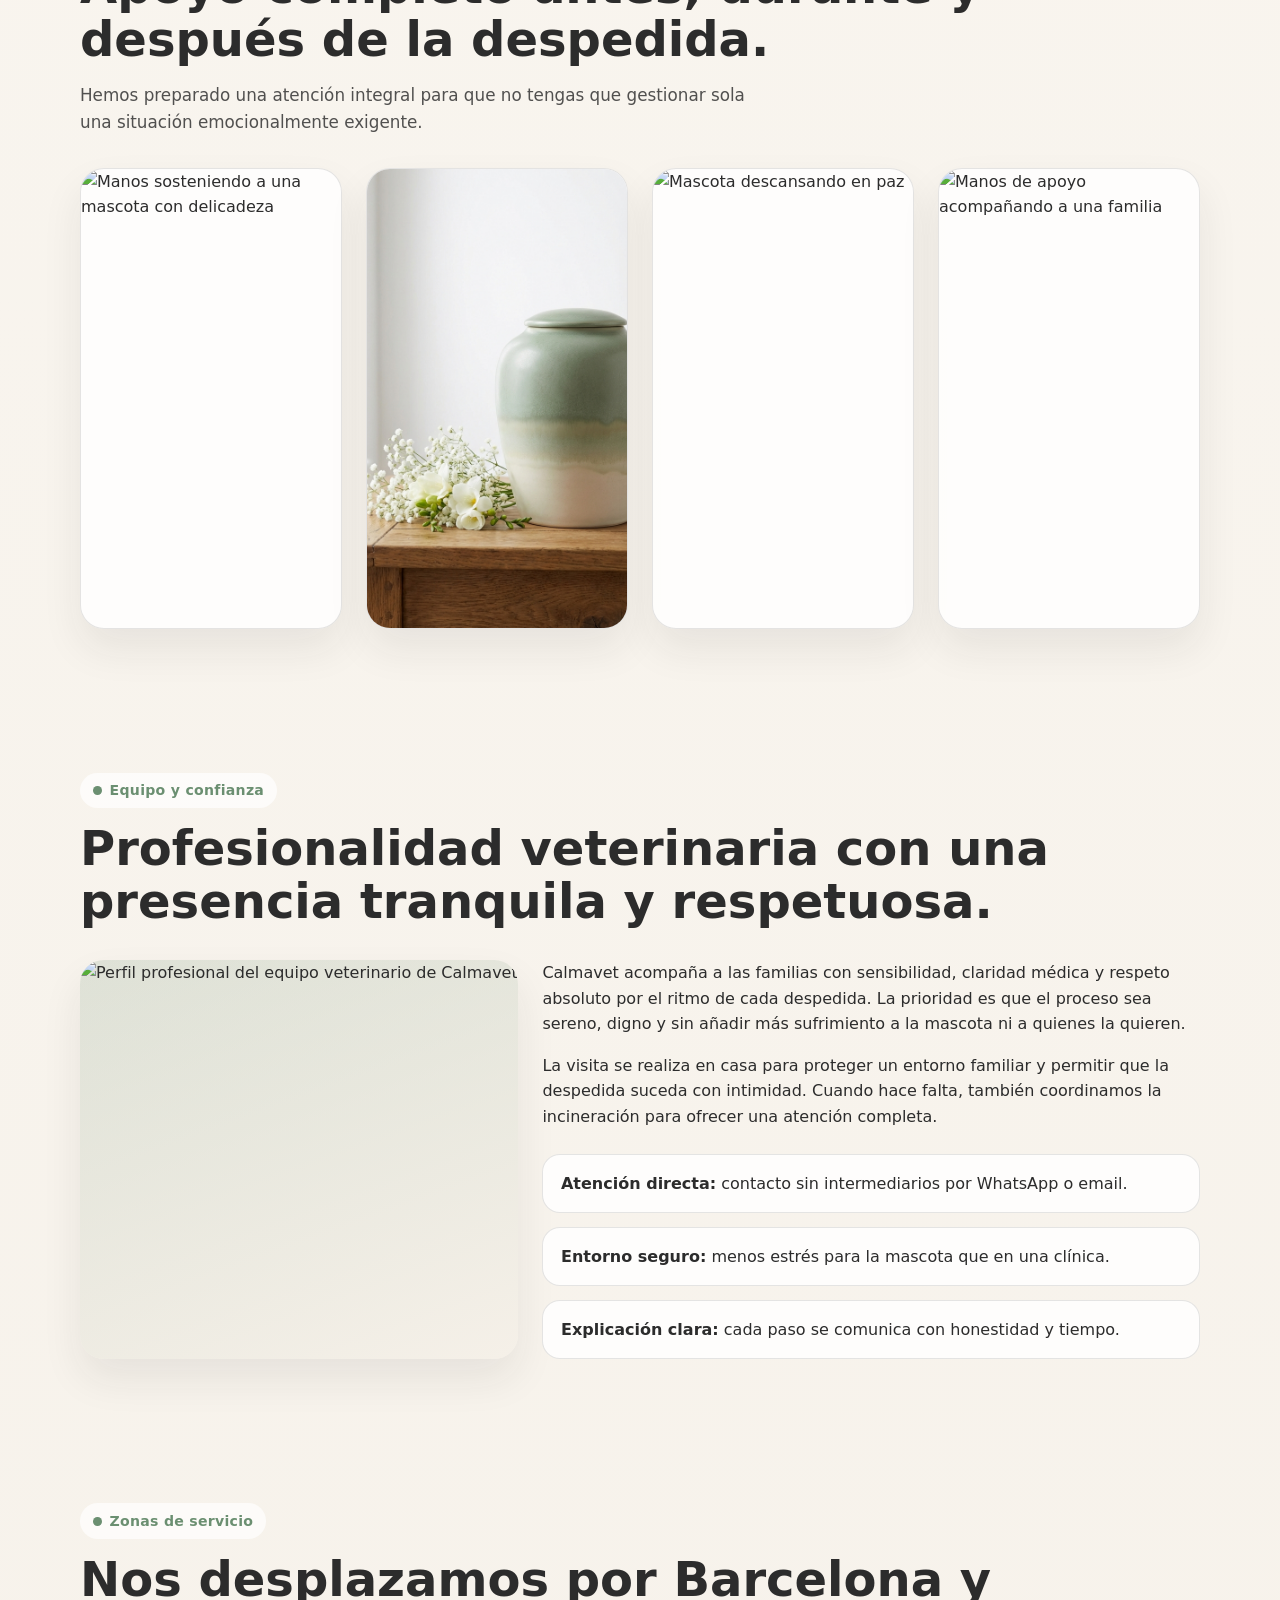
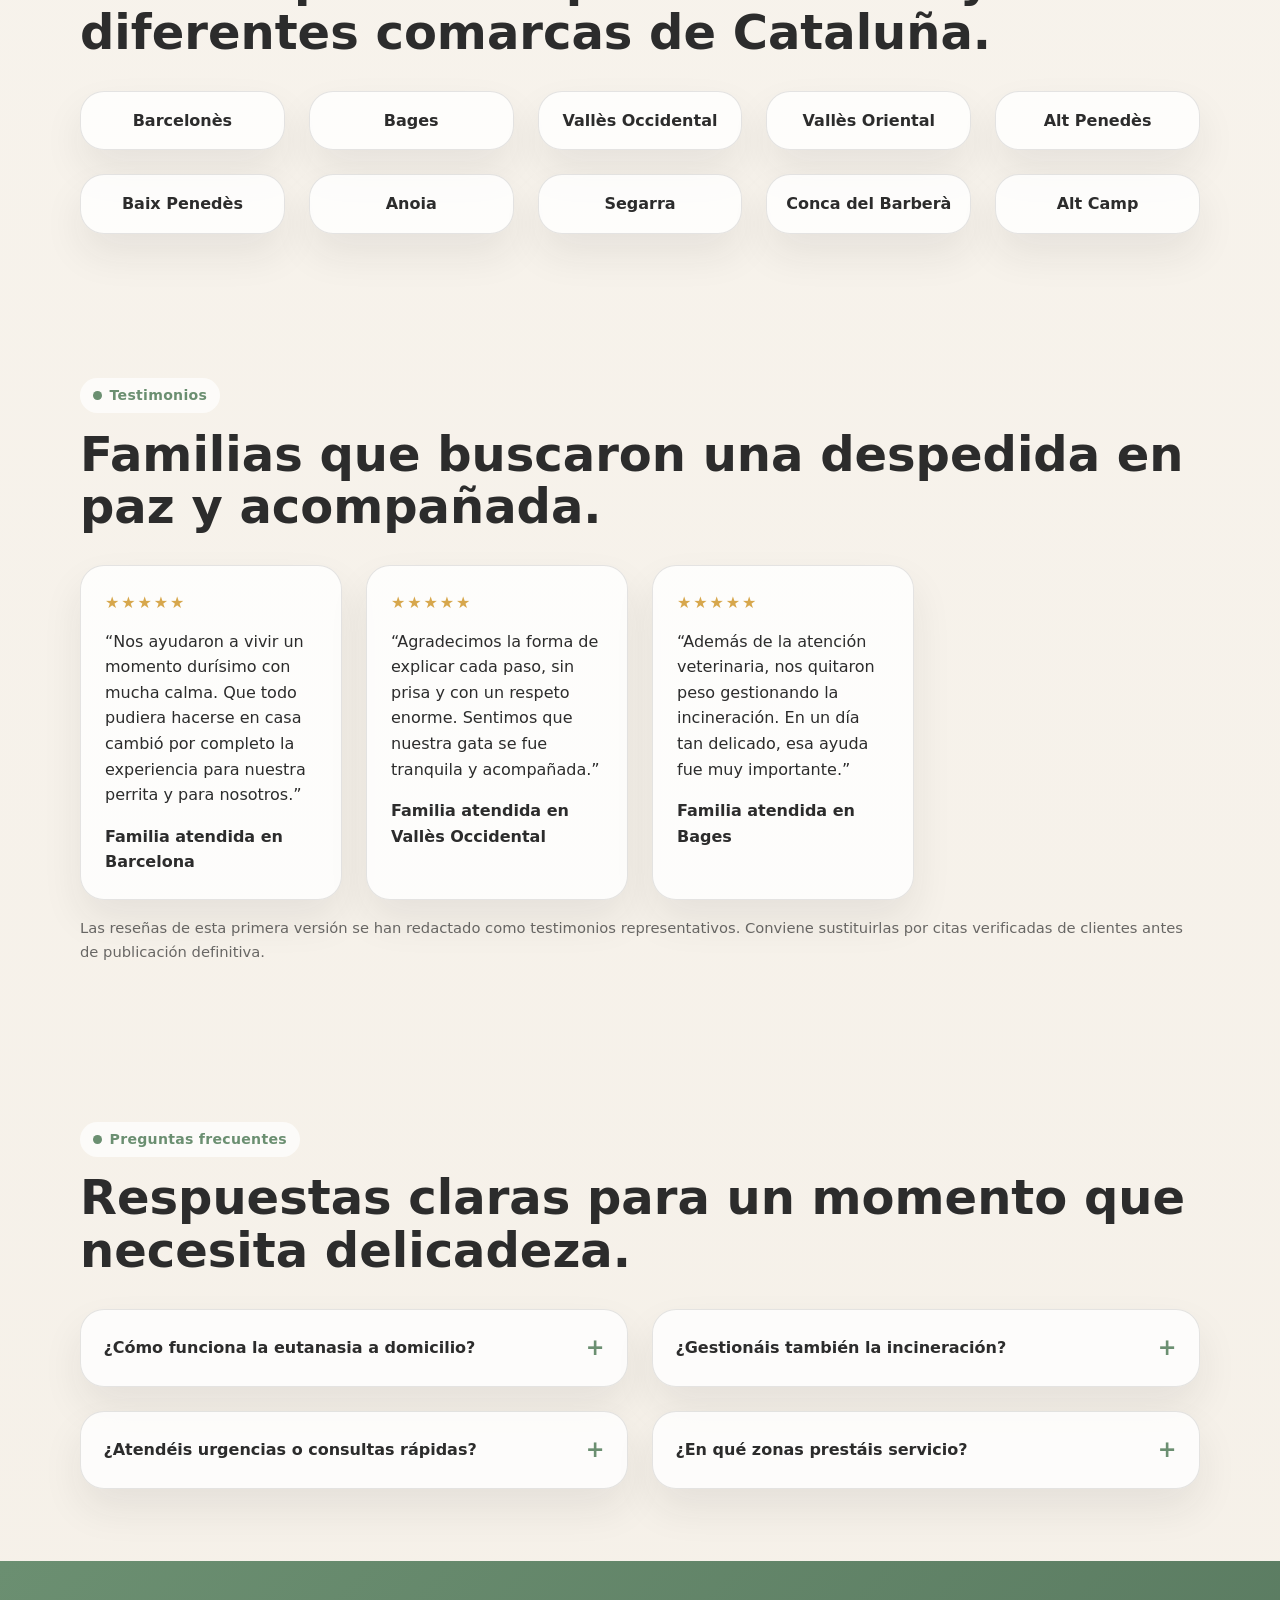
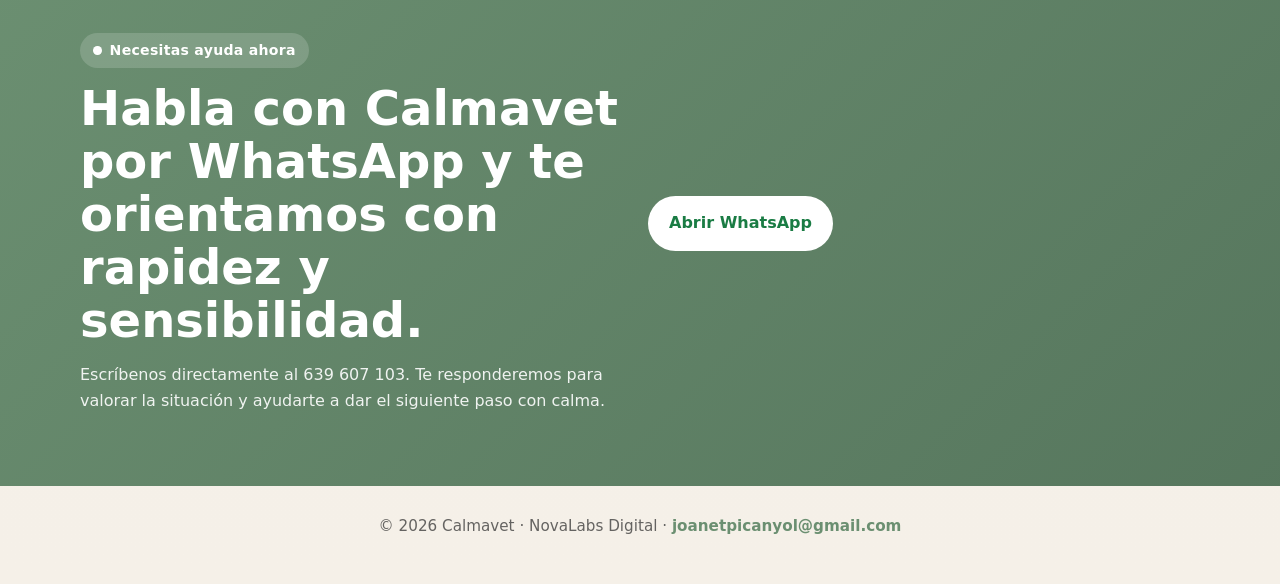
==== commit 7b2e0bb3: "feat: logo real Calmavet + stats bar + fixes comparativa web original" ====
--- a/index.html
+++ b/index.html
@@ -114,7 +114,7 @@
     <header class="topbar">
       <div class="container topbar-inner">
         <a class="brand" href="/">
-          Calmavet
+          <img src="images/logo-calmavet.png" alt="Calmavet logo" style="height:48px; width:auto; display:block;">
           <small>Barcelona y Cataluña</small>
         </a>
         <a class="button" href="https://wa.me/34639607103?text=Hola%20Calmavet%2C%20necesito%20informaci%C3%B3n%20sobre%20eutanasia%20o%20incineraci%C3%B3n%20a%20domicilio." target="_blank" rel="noopener noreferrer">WhatsApp 639 607 103</a>
@@ -147,6 +147,27 @@
           <div class="badge"><strong>Veterinarios</strong>Atención profesional con experiencia clínica.</div>
           <div class="badge"><strong>Sin clínica</strong>Todo el proceso puede realizarse en casa.</div>
           <div class="badge"><strong>Incineración</strong>Gestión integral con máxima sensibilidad.</div>
+        </div>
+      </section>
+
+      <section class="stats-bar">
+        <div class="container stats-grid">
+          <div class="stat">
+            <span class="stat-num">10+</span>
+            <span class="stat-label">Comarcas de Cataluña</span>
+          </div>
+          <div class="stat">
+            <span class="stat-num">24h</span>
+            <span class="stat-label">Disponibles siempre</span>
+          </div>
+          <div class="stat">
+            <span class="stat-num">⭐⭐⭐⭐⭐</span>
+            <span class="stat-label">Valoración de las familias</span>
+          </div>
+          <div class="stat">
+            <span class="stat-num">0€</span>
+            <span class="stat-label">Sin coste de asesoramiento</span>
+          </div>
         </div>
       </section>
 
--- a/css/styles.css
+++ b/css/styles.css
@@ -561,3 +561,34 @@
     grid-template-columns: repeat(5, minmax(0, 1fr));
   }
 }
+
+/* Stats bar */
+.stats-bar {
+  background: var(--verde);
+  padding: 32px 0;
+}
+.stats-grid {
+  display: grid;
+  grid-template-columns: repeat(4, 1fr);
+  gap: 16px;
+  text-align: center;
+}
+.stat {
+  display: flex;
+  flex-direction: column;
+  gap: 4px;
+}
+.stat-num {
+  font-size: clamp(22px, 3vw, 32px);
+  font-weight: 800;
+  color: #fff;
+  line-height: 1.1;
+}
+.stat-label {
+  font-size: 13px;
+  color: rgba(255,255,255,0.8);
+  font-weight: 500;
+}
+@media (max-width: 600px) {
+  .stats-grid { grid-template-columns: repeat(2, 1fr); }
+}
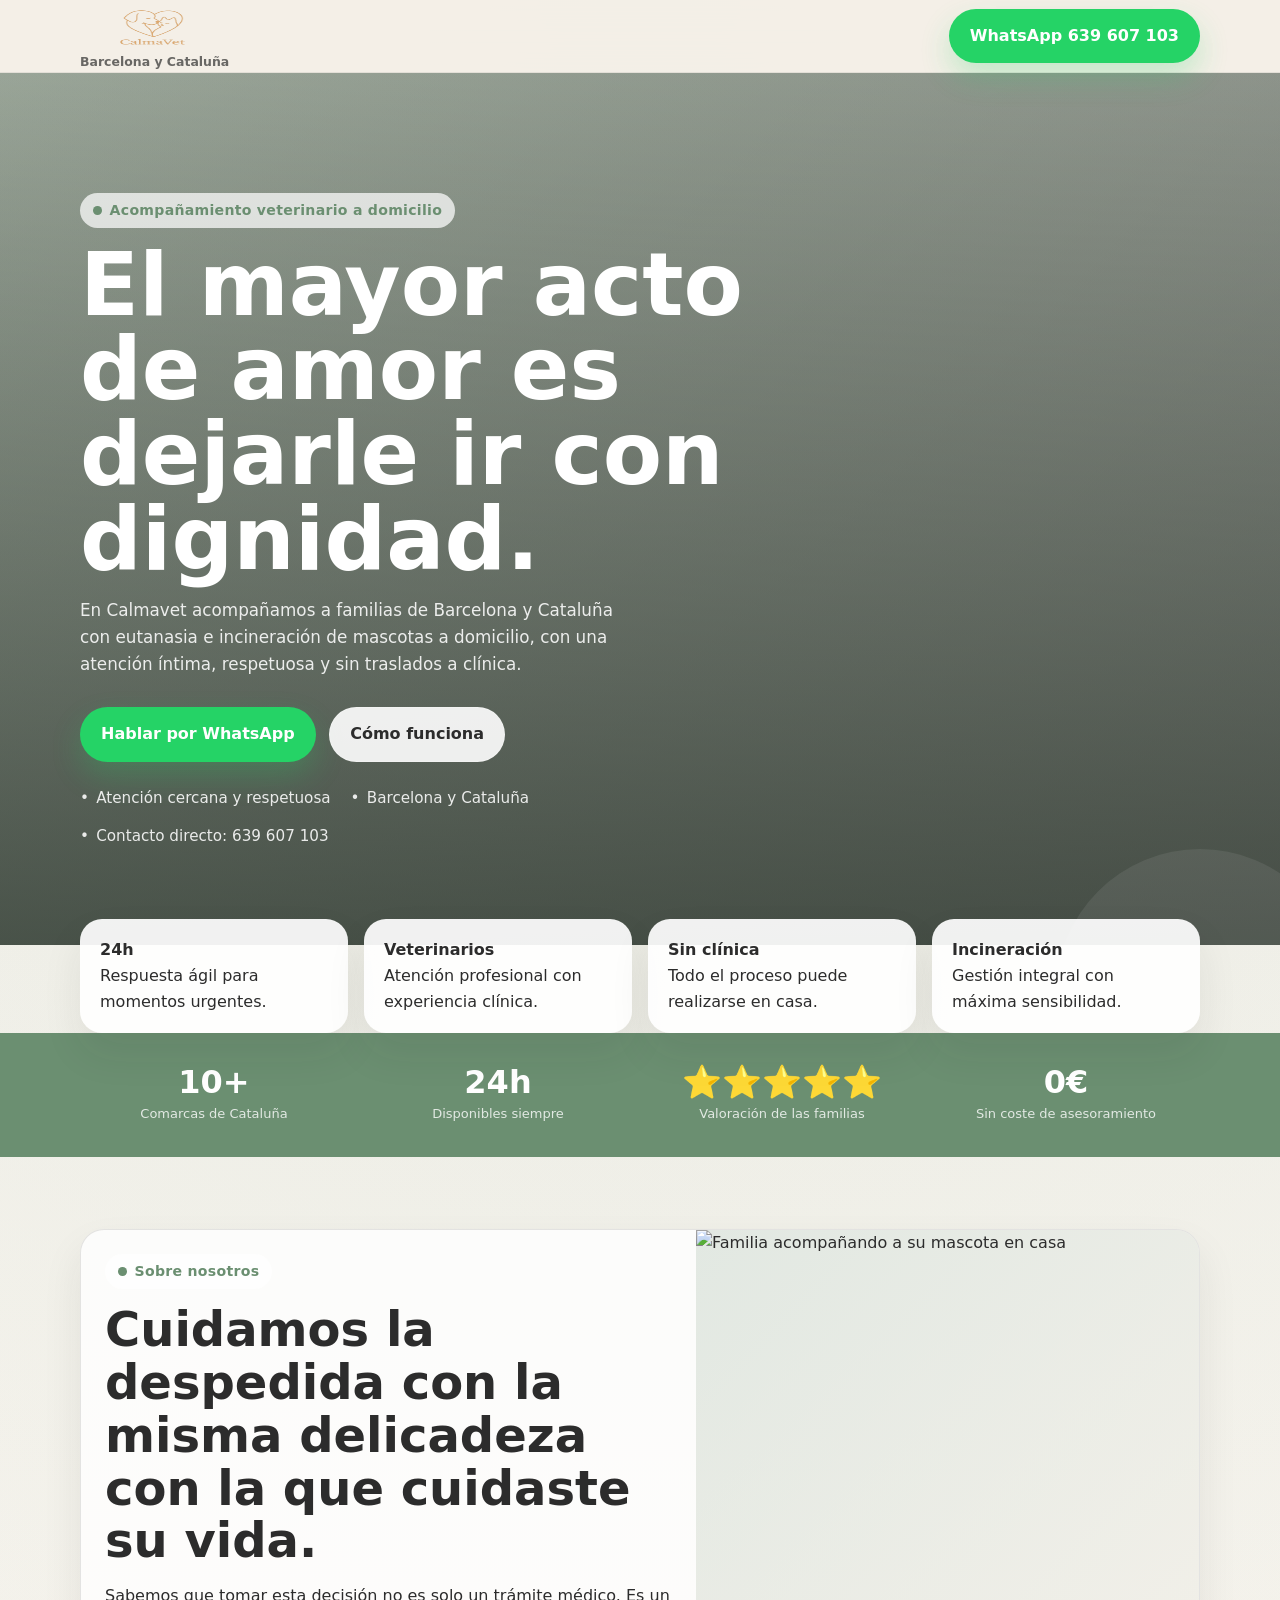
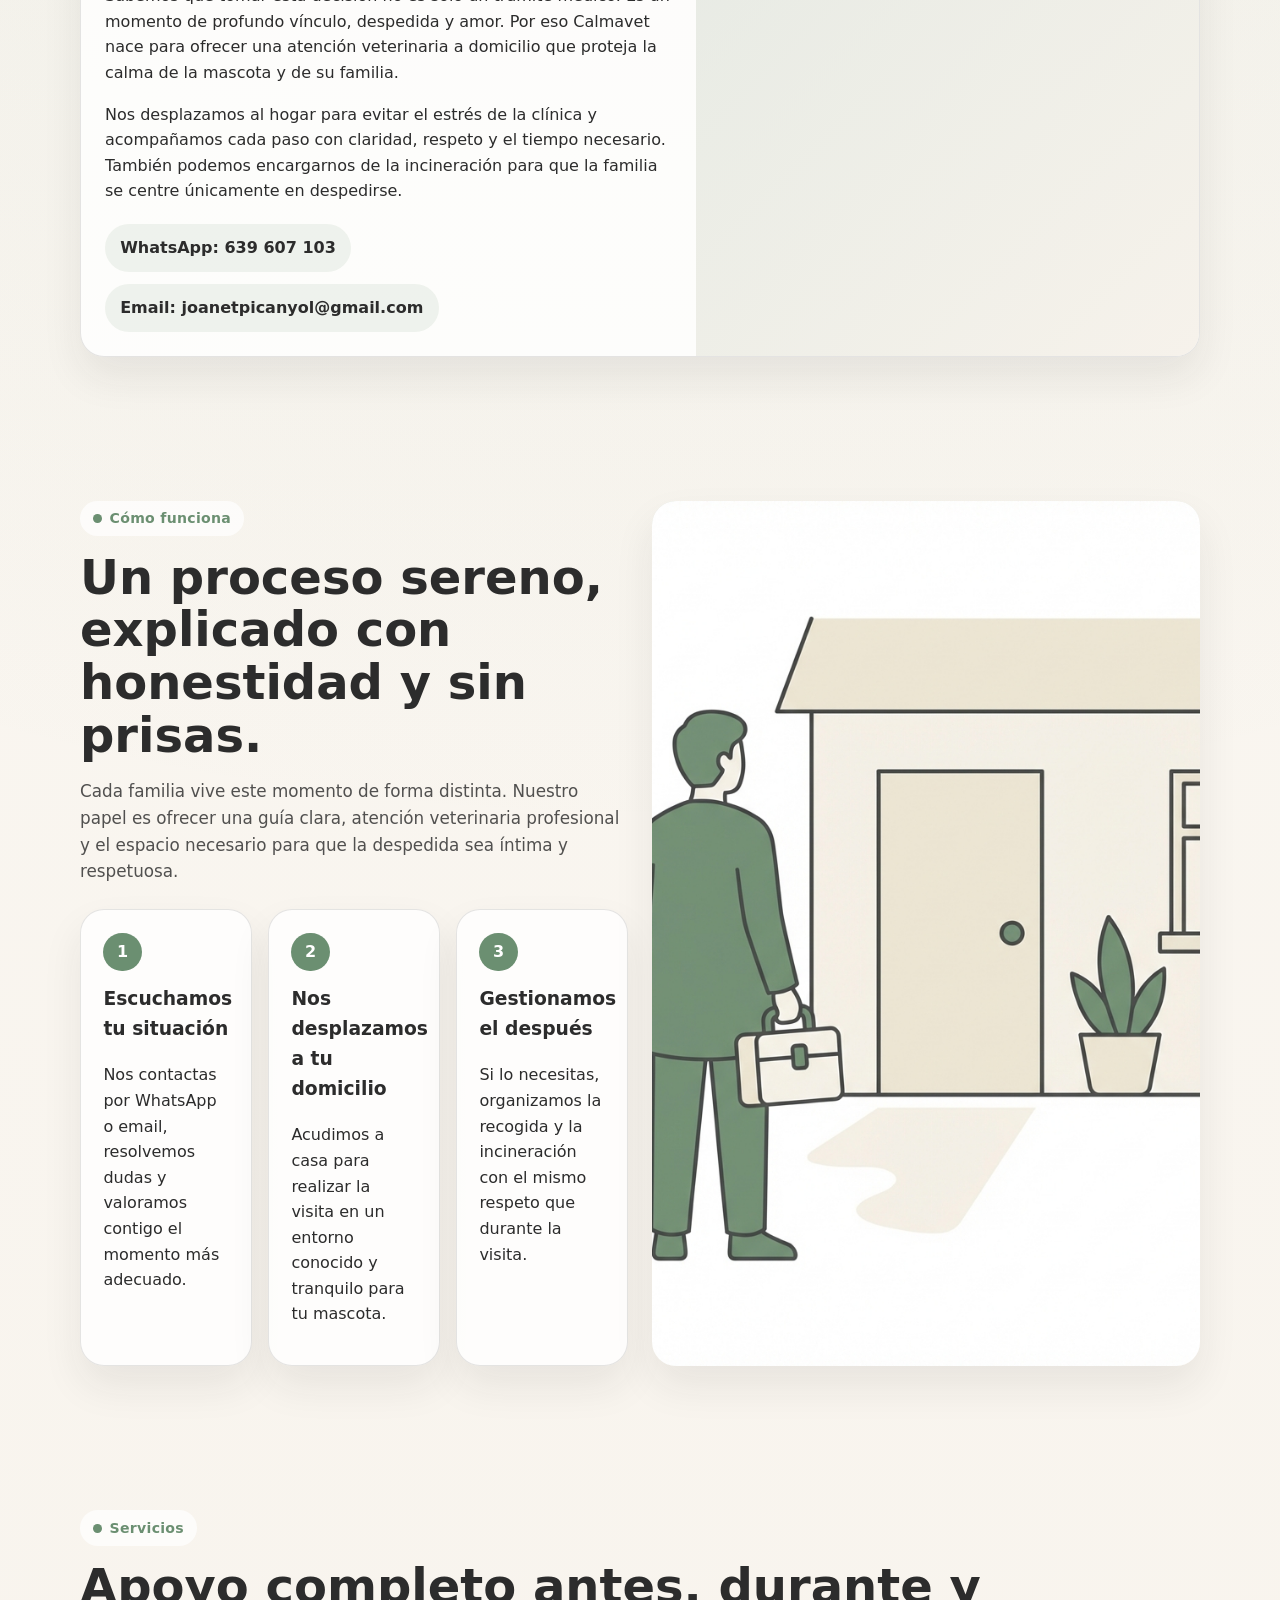
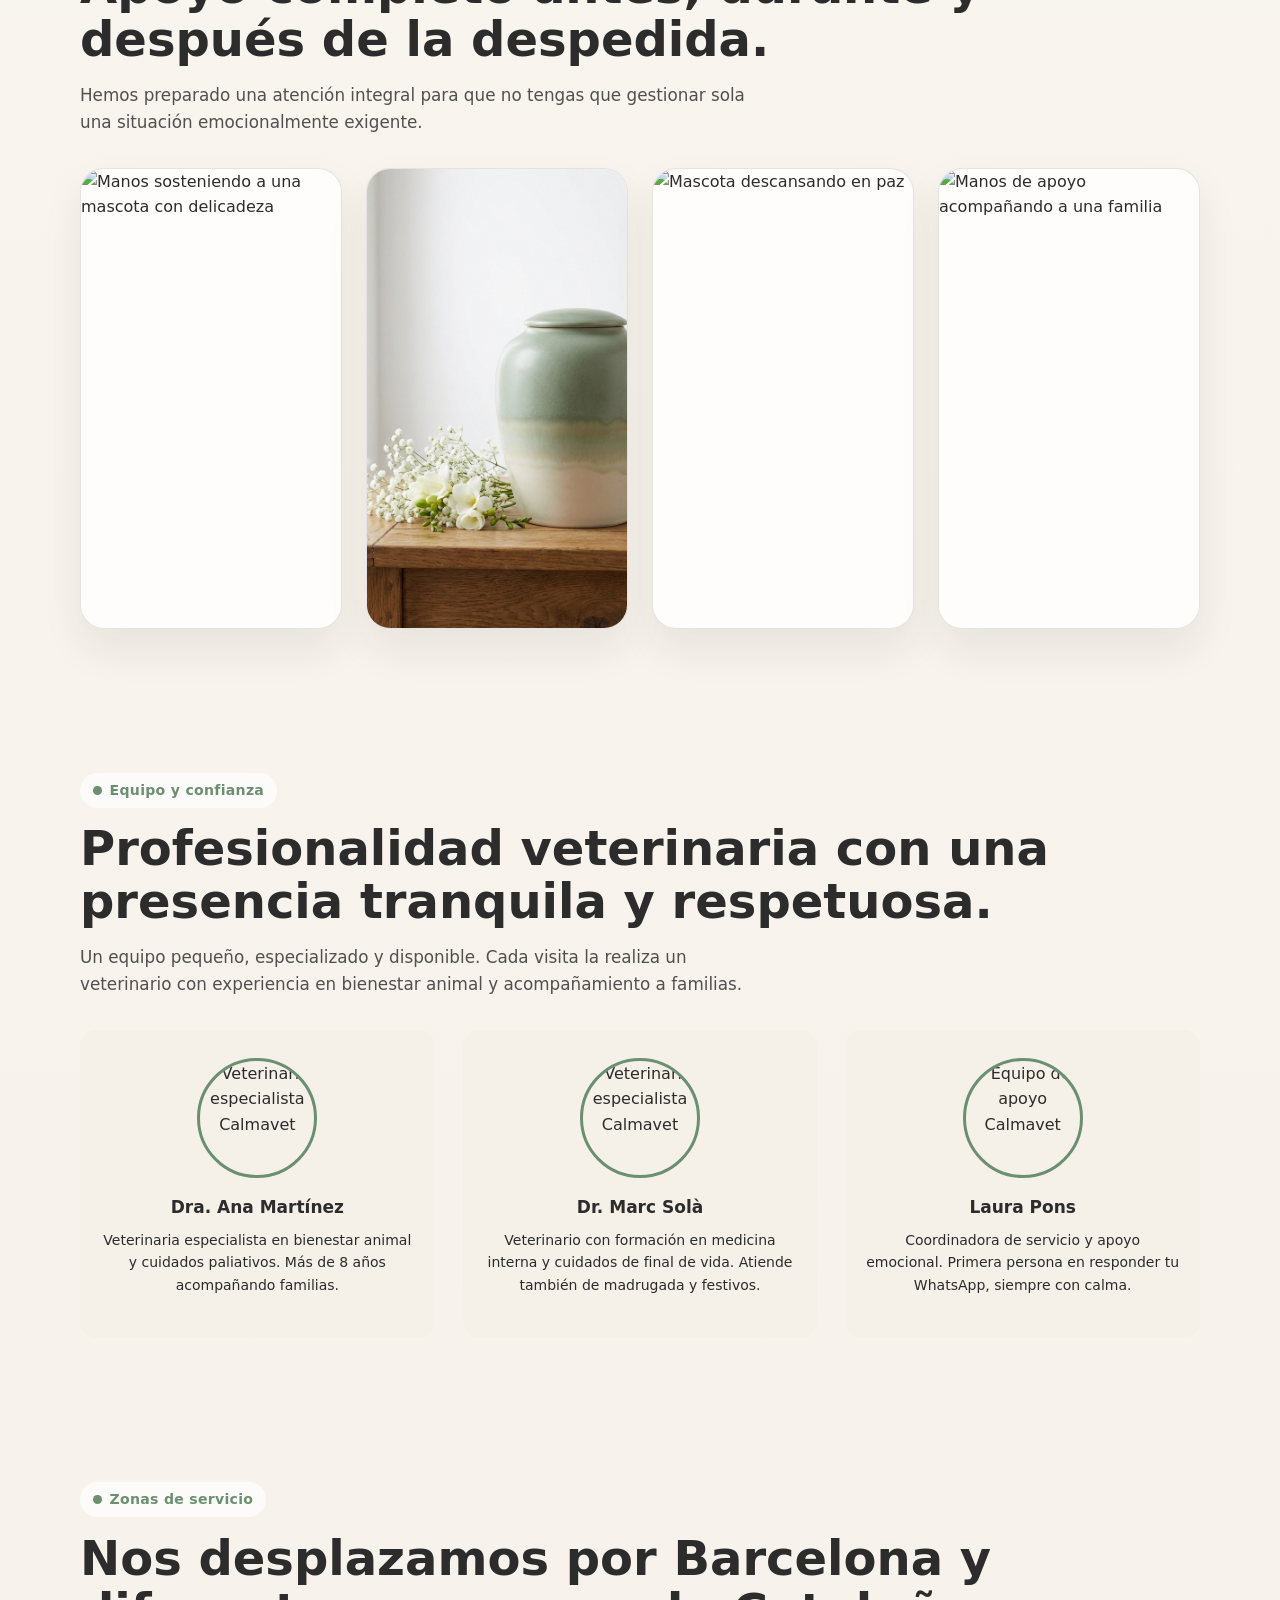
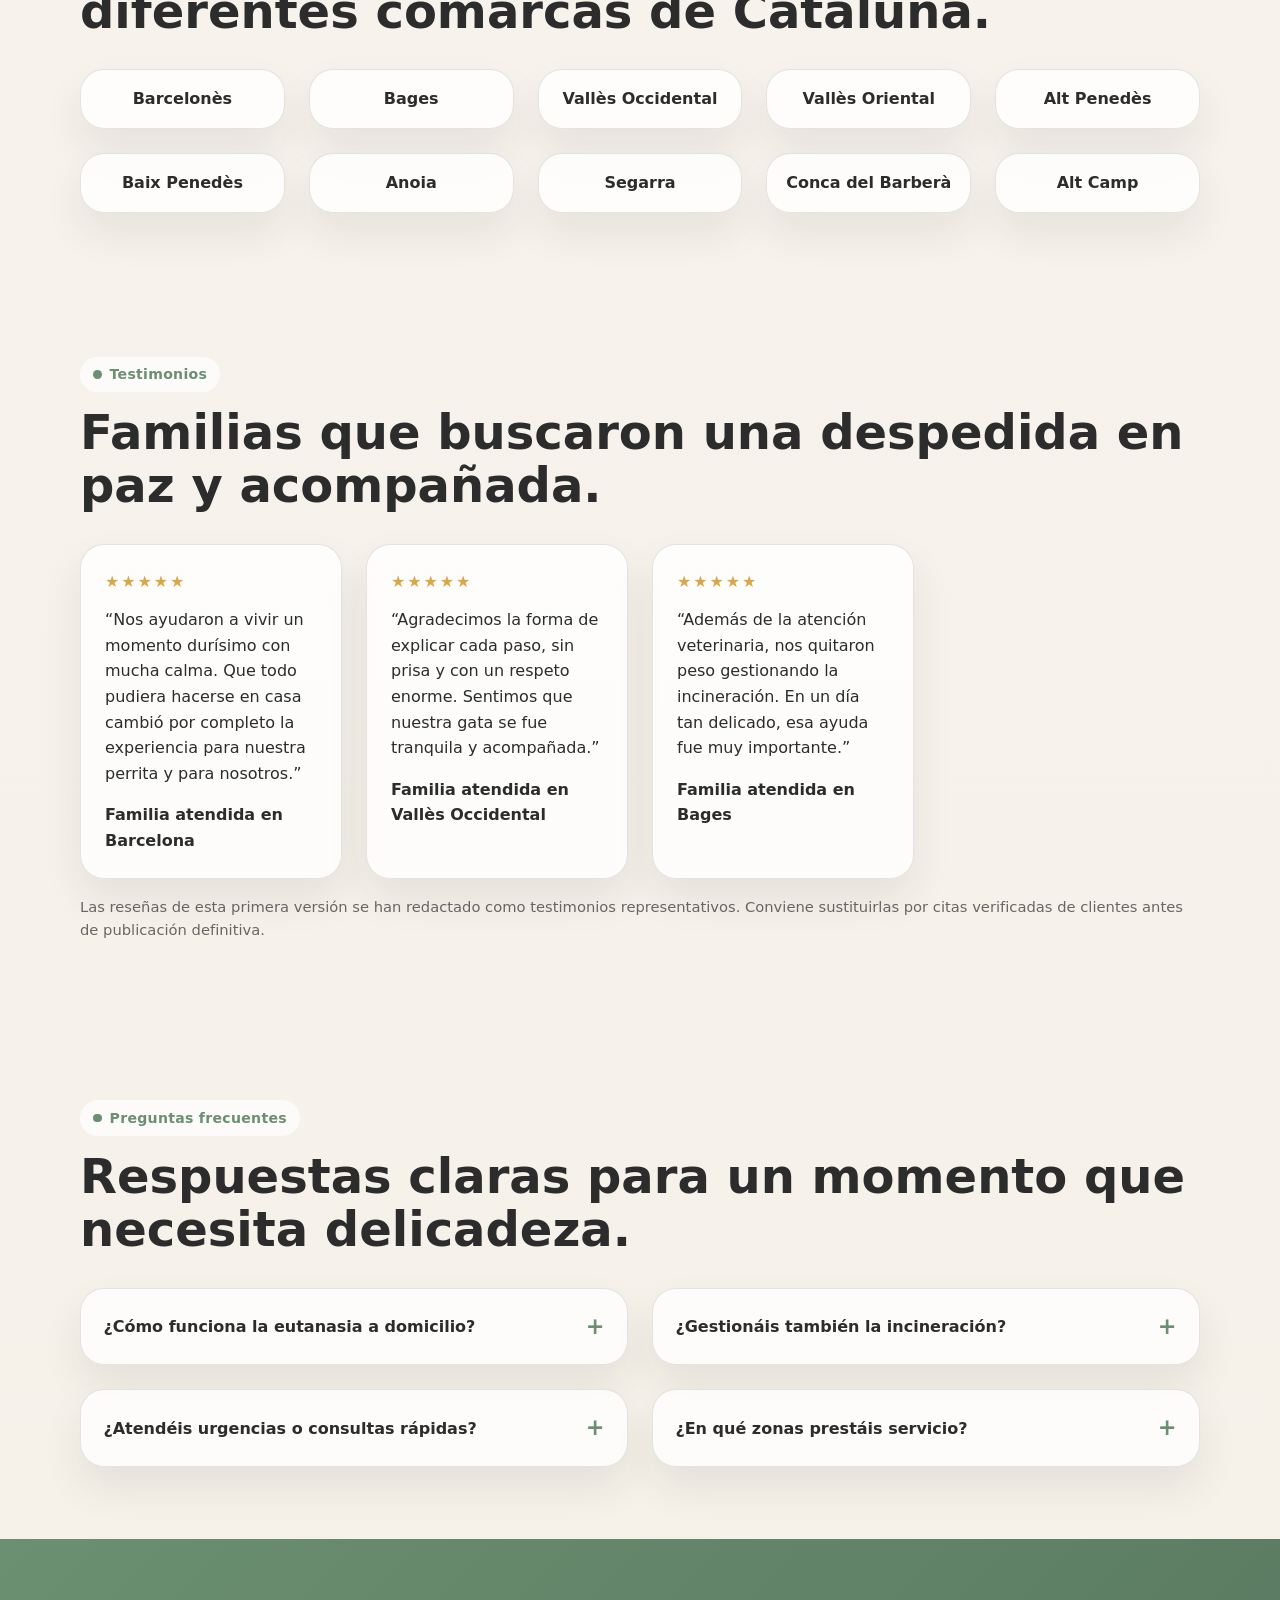
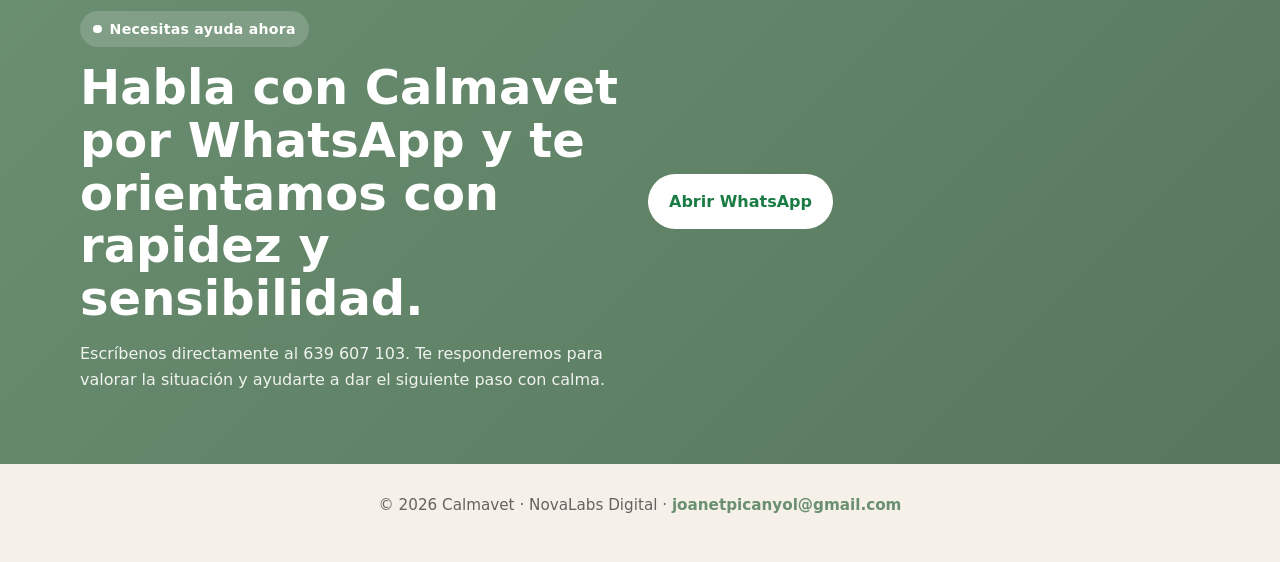
==== commit a5b8a4e1: "feat: sección equipo con 3 perfiles + 2 nuevas fotos Gemini" ====
--- a/index.html
+++ b/index.html
@@ -261,18 +261,22 @@
         <div class="container">
           <span class="eyebrow">Equipo y confianza</span>
           <h2>Profesionalidad veterinaria con una presencia tranquila y respetuosa.</h2>
-          <div class="team-grid">
-            <div class="team-visual">
-              <img src="images/veterinaria-perfil.png" alt="Perfil profesional del equipo veterinario de Calmavet">
-            </div>
-            <div>
-              <p>Calmavet acompaña a las familias con sensibilidad, claridad médica y respeto absoluto por el ritmo de cada despedida. La prioridad es que el proceso sea sereno, digno y sin añadir más sufrimiento a la mascota ni a quienes la quieren.</p>
-              <p>La visita se realiza en casa para proteger un entorno familiar y permitir que la despedida suceda con intimidad. Cuando hace falta, también coordinamos la incineración para ofrecer una atención completa.</p>
-              <div class="trust-points">
-                <div><strong>Atención directa:</strong> contacto sin intermediarios por WhatsApp o email.</div>
-                <div><strong>Entorno seguro:</strong> menos estrés para la mascota que en una clínica.</div>
-                <div><strong>Explicación clara:</strong> cada paso se comunica con honestidad y tiempo.</div>
-              </div>
+          <p class="section-intro">Un equipo pequeño, especializado y disponible. Cada visita la realiza un veterinario con experiencia en bienestar animal y acompañamiento a familias.</p>
+          <div class="team-cards">
+            <div class="team-card">
+              <img src="images/veterinaria-perfil.png" alt="Veterinaria especialista Calmavet">
+              <h3>Dra. Ana Martínez</h3>
+              <p>Veterinaria especialista en bienestar animal y cuidados paliativos. Más de 8 años acompañando familias.</p>
+            </div>
+            <div class="team-card">
+              <img src="images/equipo-veterinario-1.png" alt="Veterinario especialista Calmavet">
+              <h3>Dr. Marc Solà</h3>
+              <p>Veterinario con formación en medicina interna y cuidados de final de vida. Atiende también de madrugada y festivos.</p>
+            </div>
+            <div class="team-card">
+              <img src="images/equipo-veterinaria-2.png" alt="Equipo de apoyo Calmavet">
+              <h3>Laura Pons</h3>
+              <p>Coordinadora de servicio y apoyo emocional. Primera persona en responder tu WhatsApp, siempre con calma.</p>
             </div>
           </div>
         </div>
--- a/css/styles.css
+++ b/css/styles.css
@@ -592,3 +592,41 @@
 @media (max-width: 600px) {
   .stats-grid { grid-template-columns: repeat(2, 1fr); }
 }
+
+/* Team cards */
+.team-cards {
+  display: grid;
+  grid-template-columns: repeat(3, 1fr);
+  gap: 28px;
+  margin-top: 32px;
+}
+.team-card {
+  text-align: center;
+  background: var(--crema);
+  border-radius: 16px;
+  padding: 28px 20px;
+}
+.team-card img {
+  width: 120px;
+  height: 120px;
+  border-radius: 50%;
+  object-fit: cover;
+  object-position: top;
+  margin: 0 auto 16px;
+  display: block;
+  border: 3px solid var(--verde);
+}
+.team-card h3 {
+  font-size: 17px;
+  font-weight: 700;
+  color: var(--texto);
+  margin-bottom: 8px;
+}
+.team-card p {
+  font-size: 14px;
+  color: var(--texto-suave);
+  line-height: 1.6;
+}
+@media (max-width: 700px) {
+  .team-cards { grid-template-columns: 1fr; max-width: 320px; margin-inline: auto; }
+}
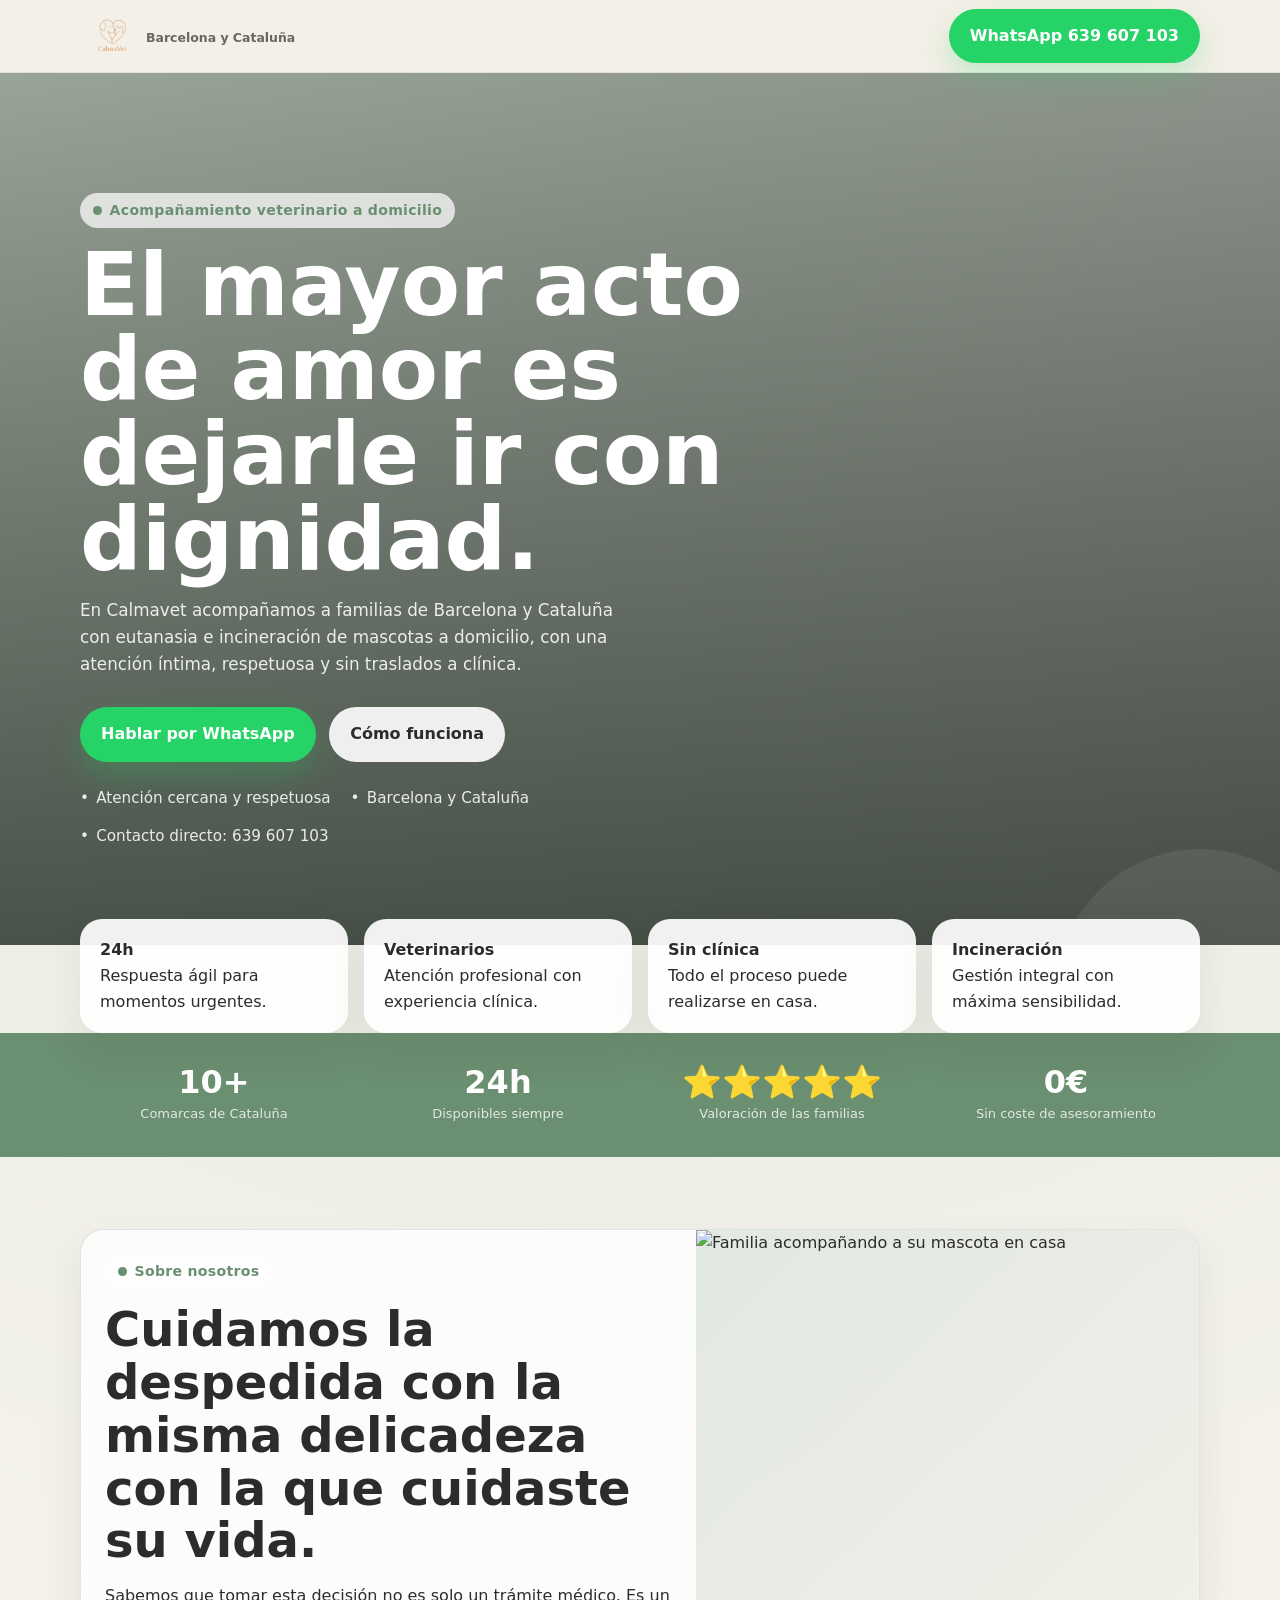
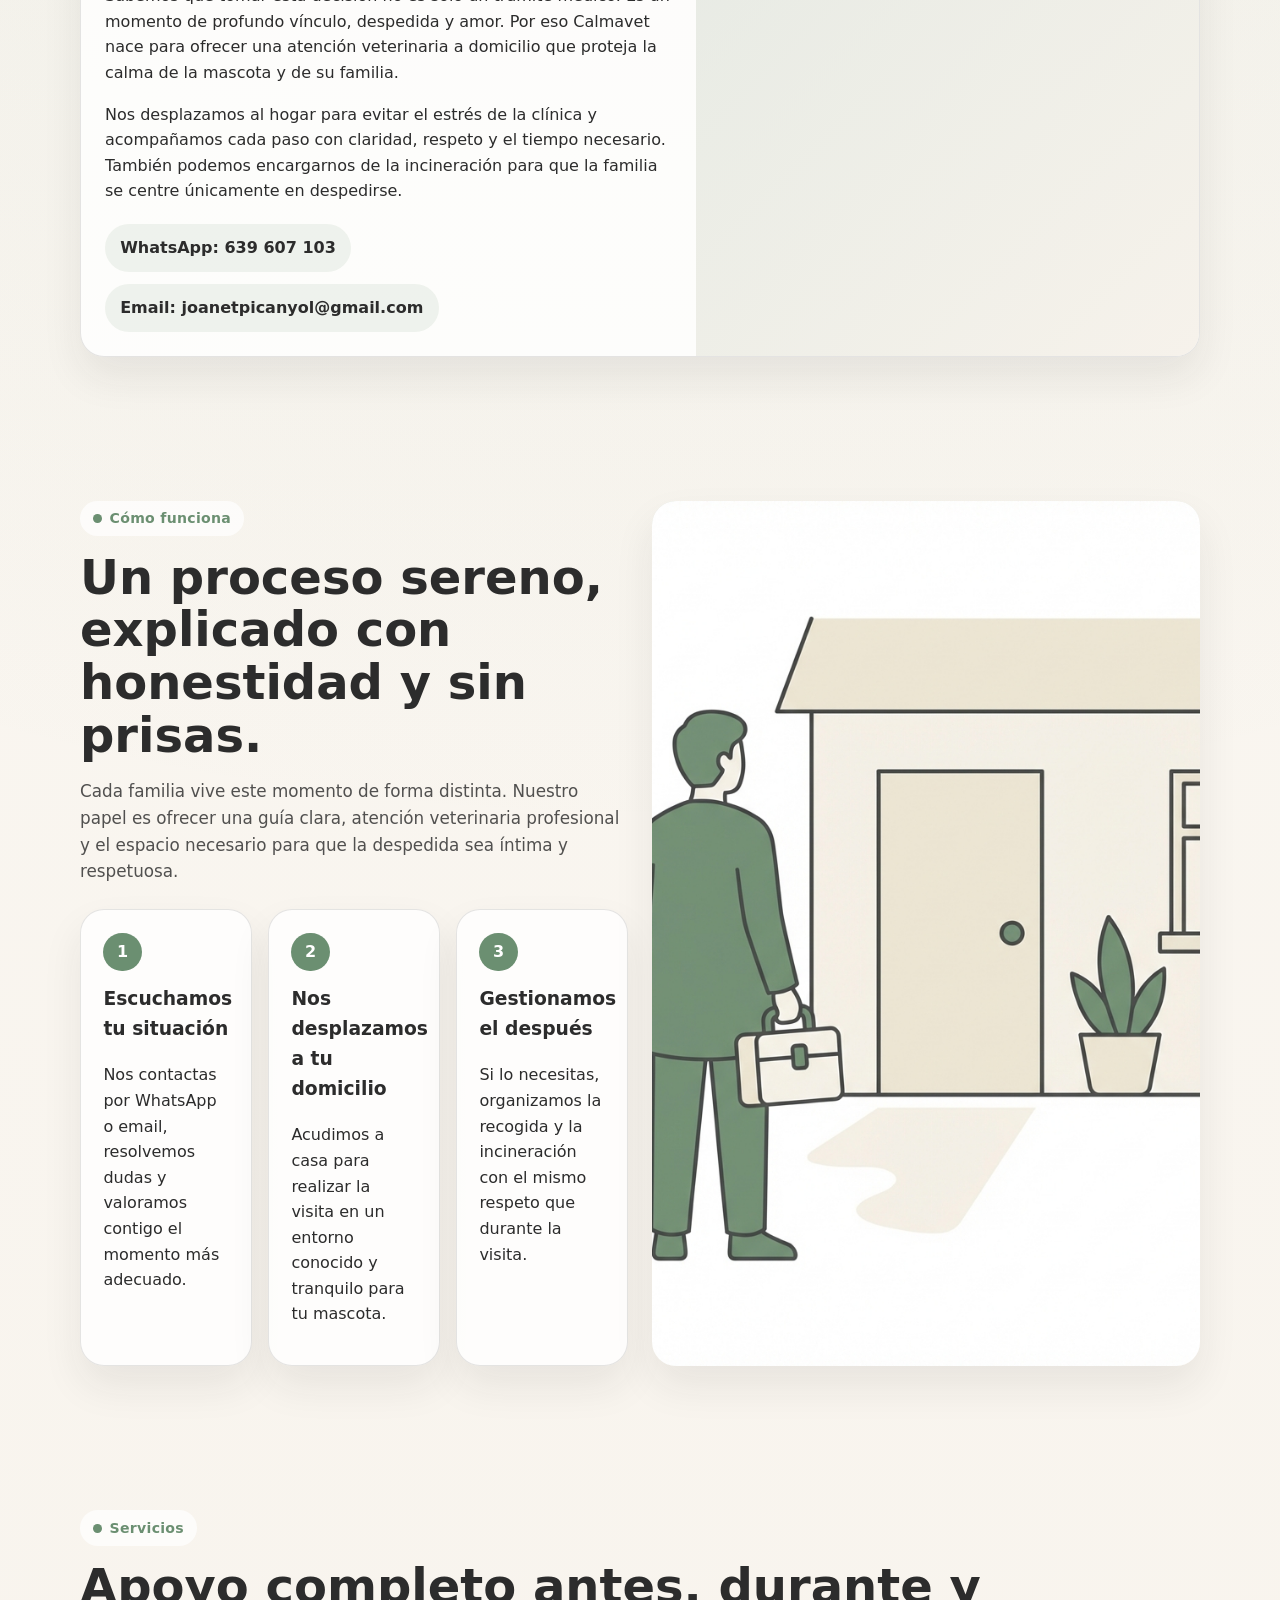
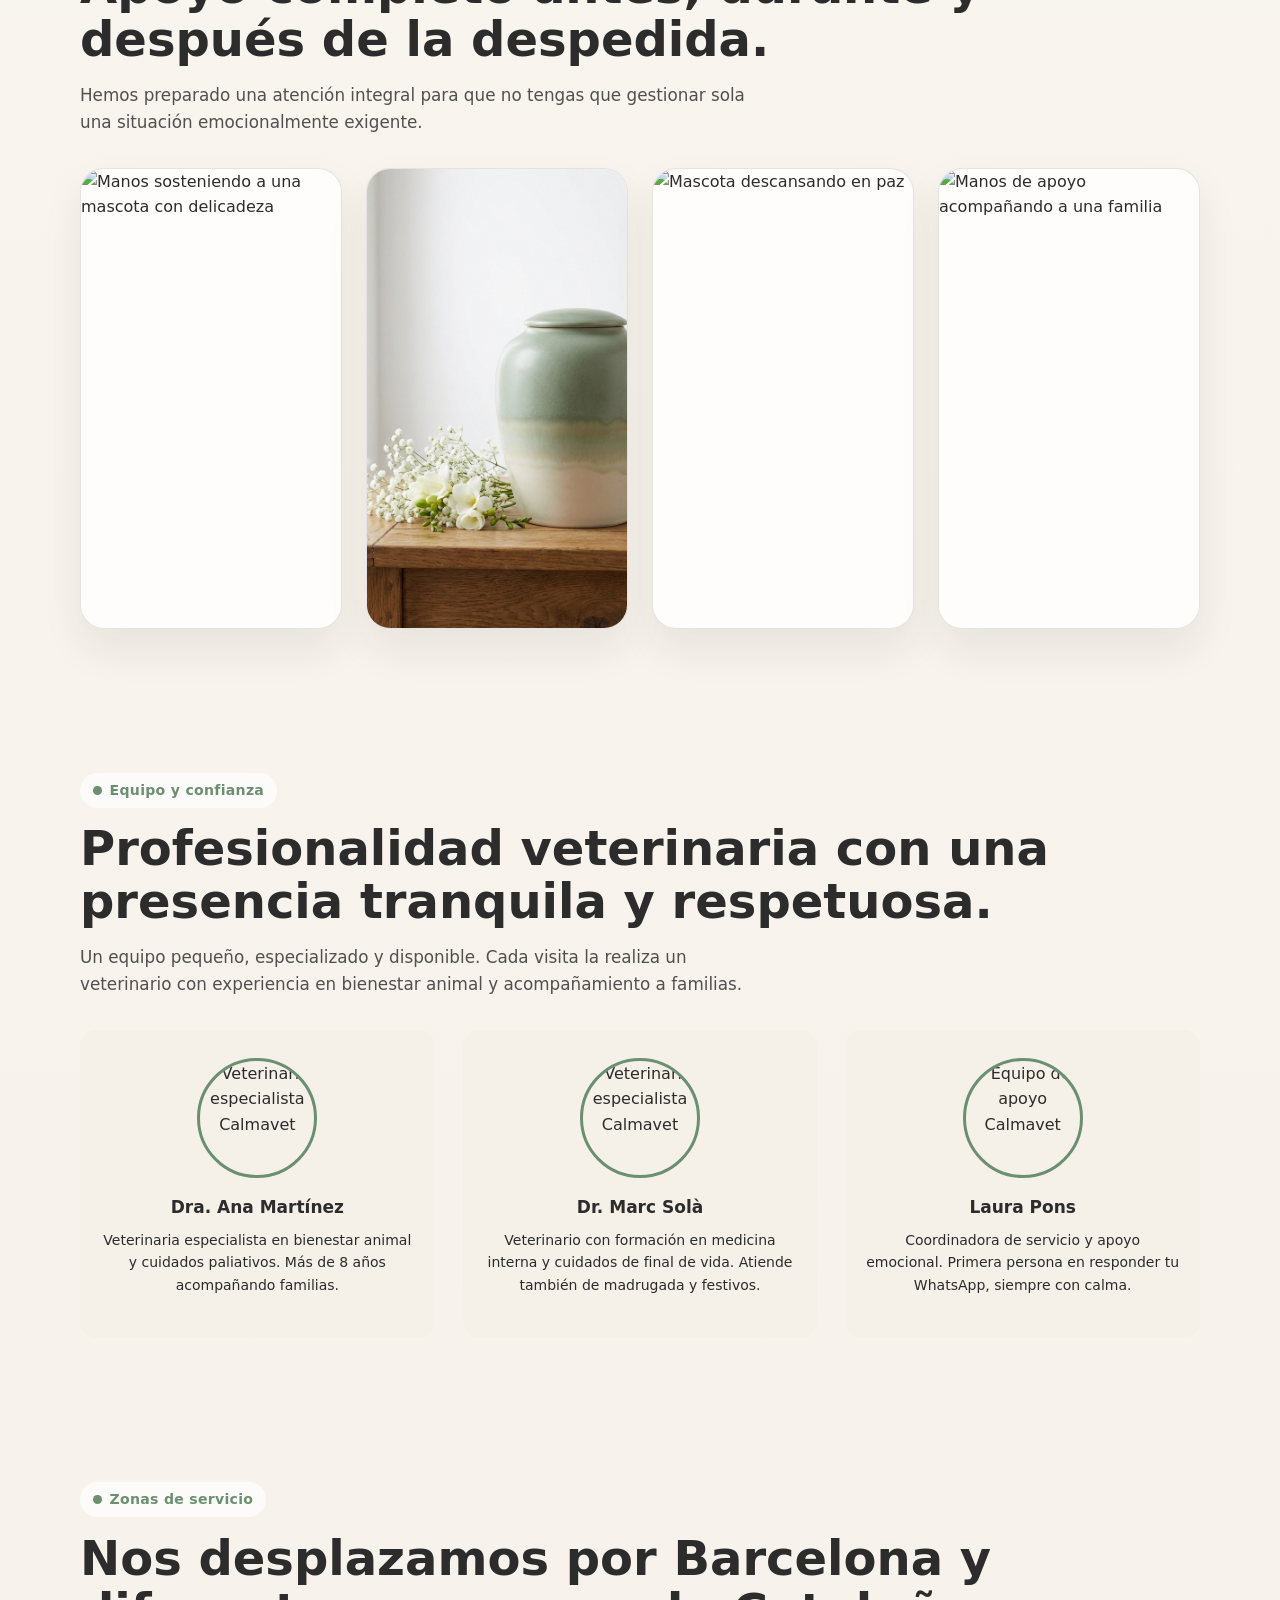
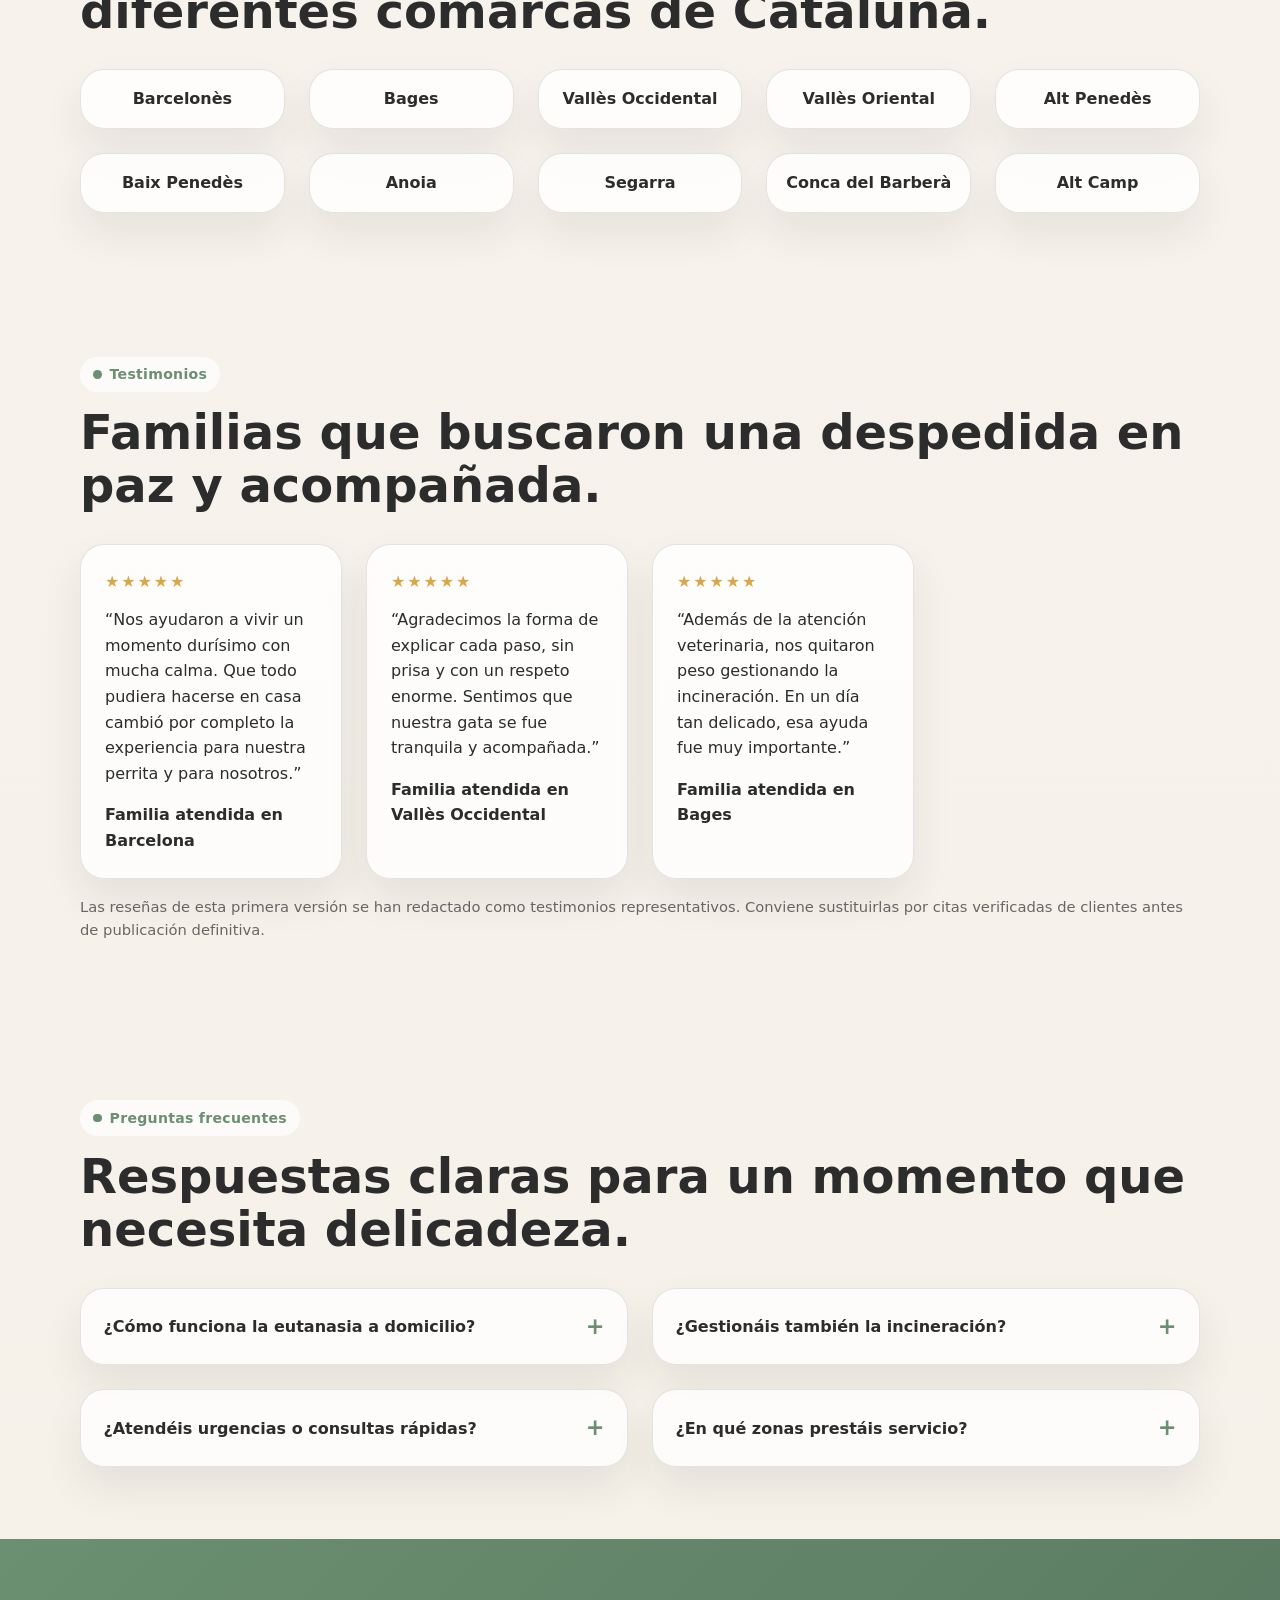
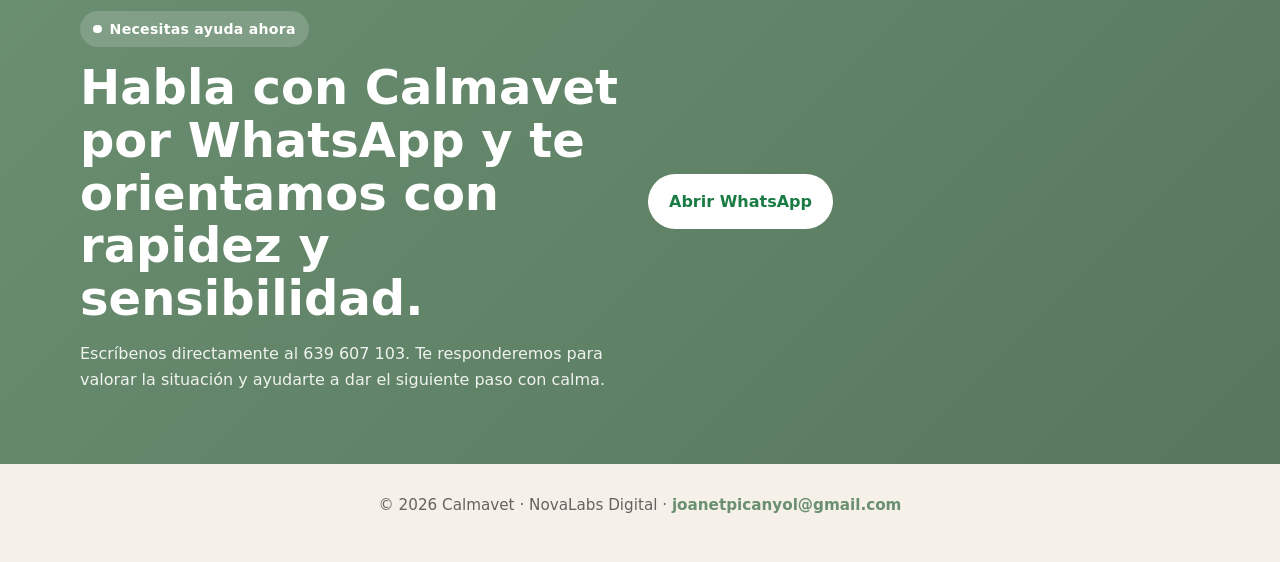
==== commit d10ae6c8: "fix: logo nav no aplastado - CSS height/width correcto" ====
--- a/index.html
+++ b/index.html
@@ -114,7 +114,7 @@
     <header class="topbar">
       <div class="container topbar-inner">
         <a class="brand" href="/">
-          <img src="images/logo-calmavet.png" alt="Calmavet logo" style="height:48px; width:auto; display:block;">
+          <img src="images/logo-calmavet.png" alt="Calmavet logo">
           <small>Barcelona y Cataluña</small>
         </a>
         <a class="button" href="https://wa.me/34639607103?text=Hola%20Calmavet%2C%20necesito%20informaci%C3%B3n%20sobre%20eutanasia%20o%20incineraci%C3%B3n%20a%20domicilio." target="_blank" rel="noopener noreferrer">WhatsApp 639 607 103</a>
--- a/css/styles.css
+++ b/css/styles.css
@@ -109,10 +109,19 @@
 
 .brand {
   display: inline-flex;
-  flex-direction: column;
+  align-items: center;
+  flex-shrink: 0;
   font-weight: 800;
   color: var(--verde);
   line-height: 1;
+}
+
+.brand img {
+  height: 44px;
+  width: auto;
+  max-width: 180px;
+  object-fit: contain;
+  display: block;
 }
 
 .brand small {
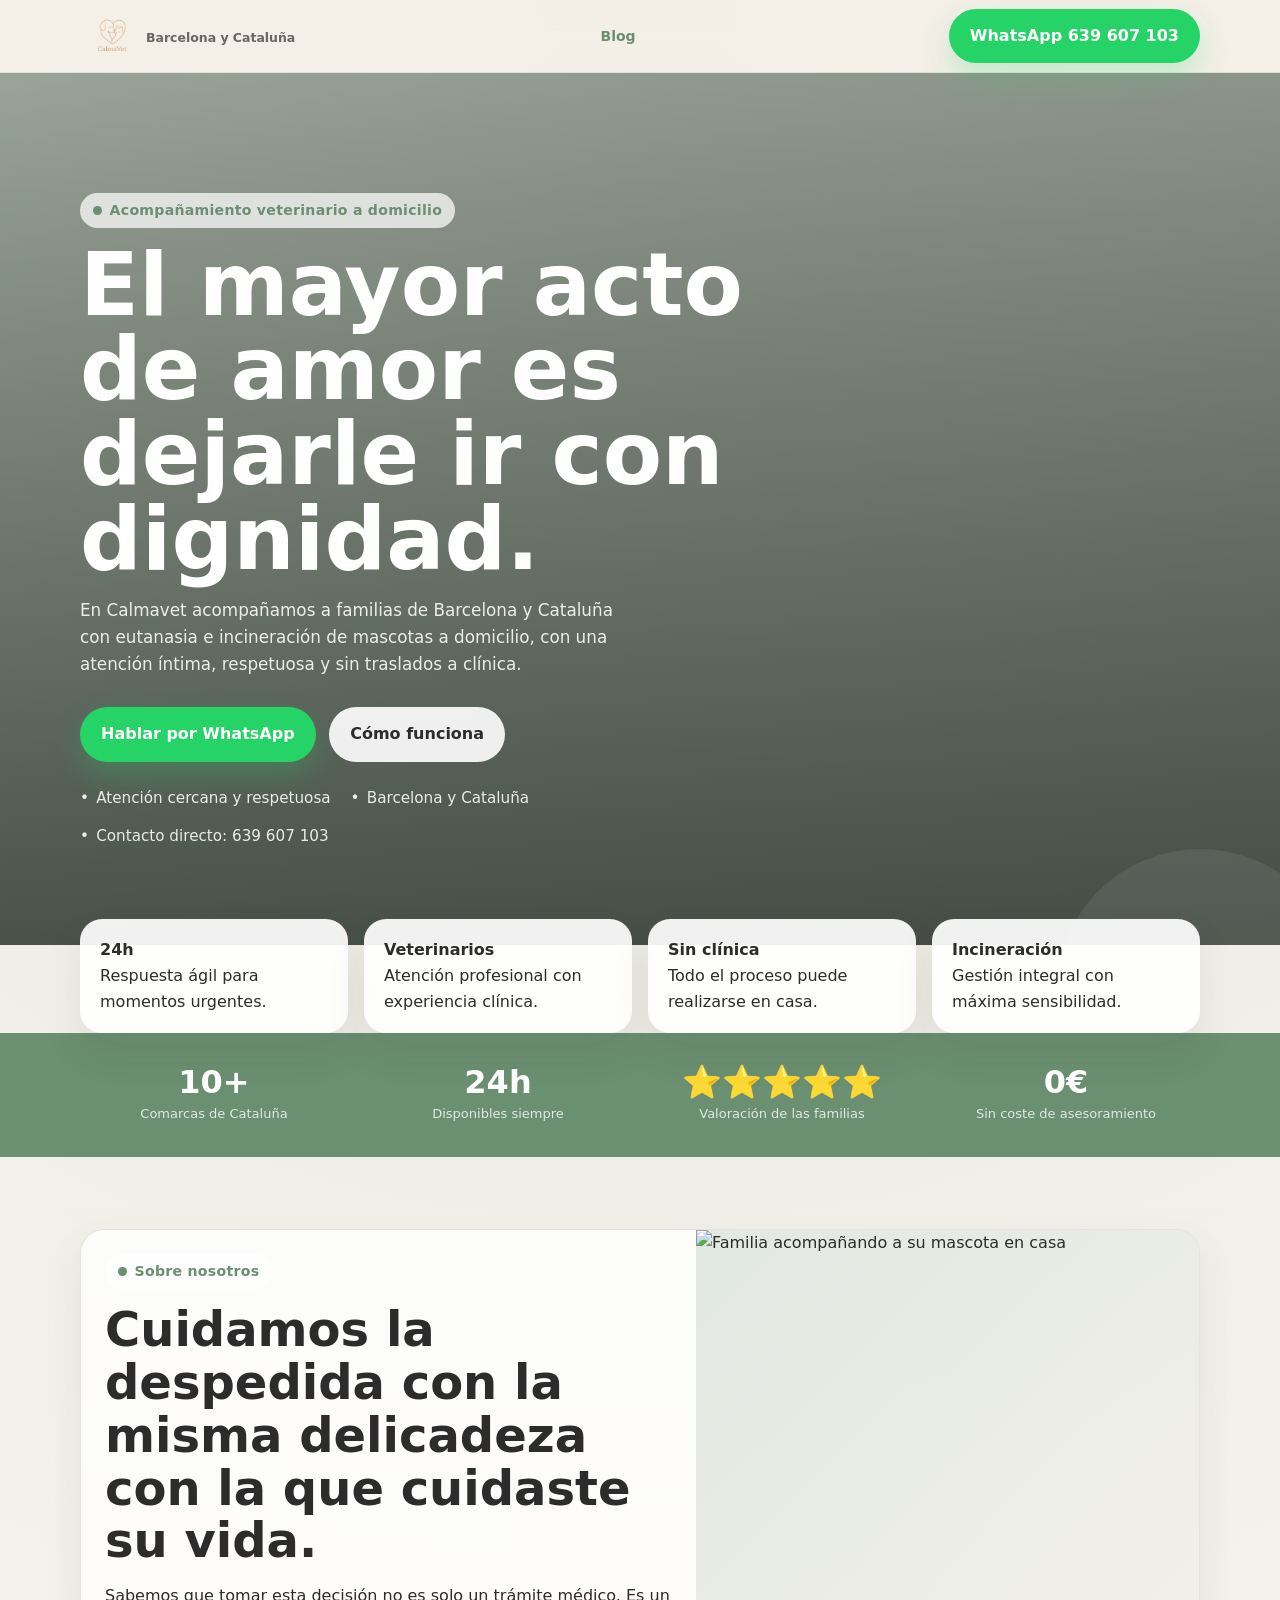
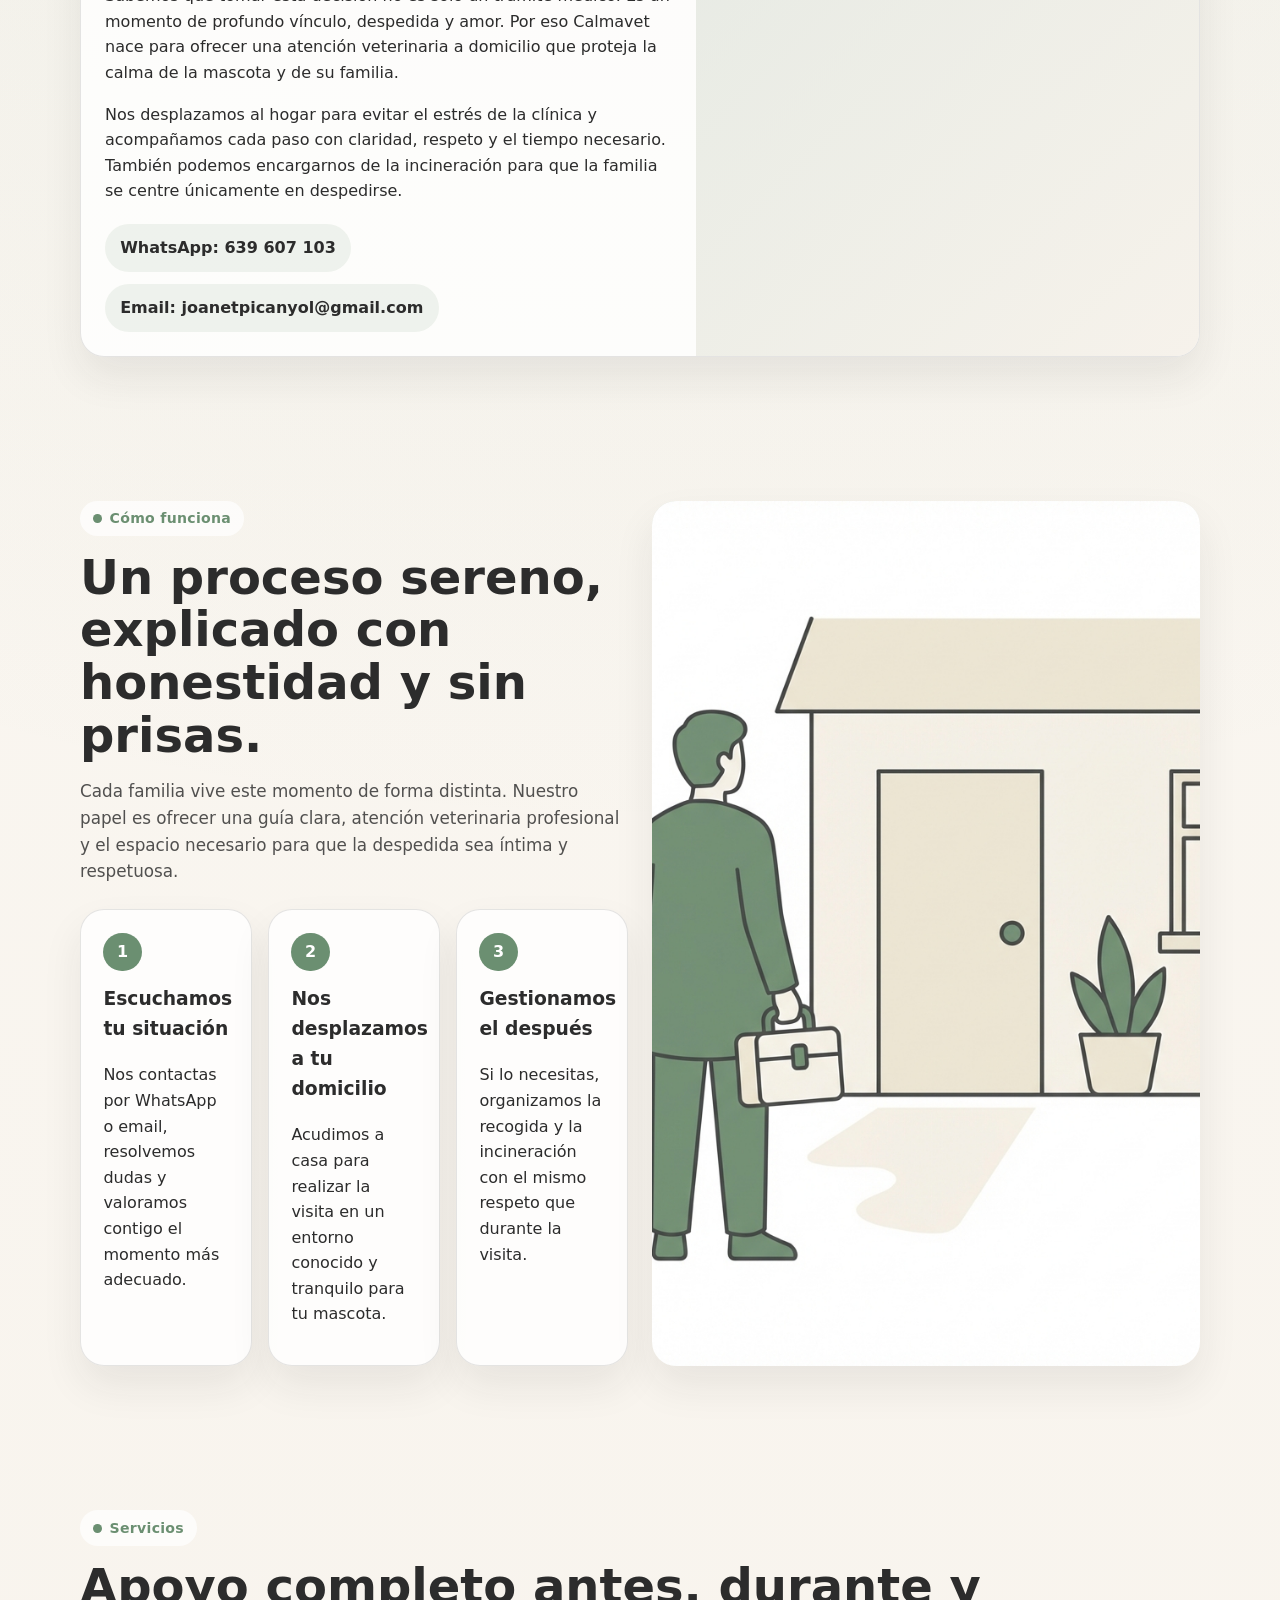
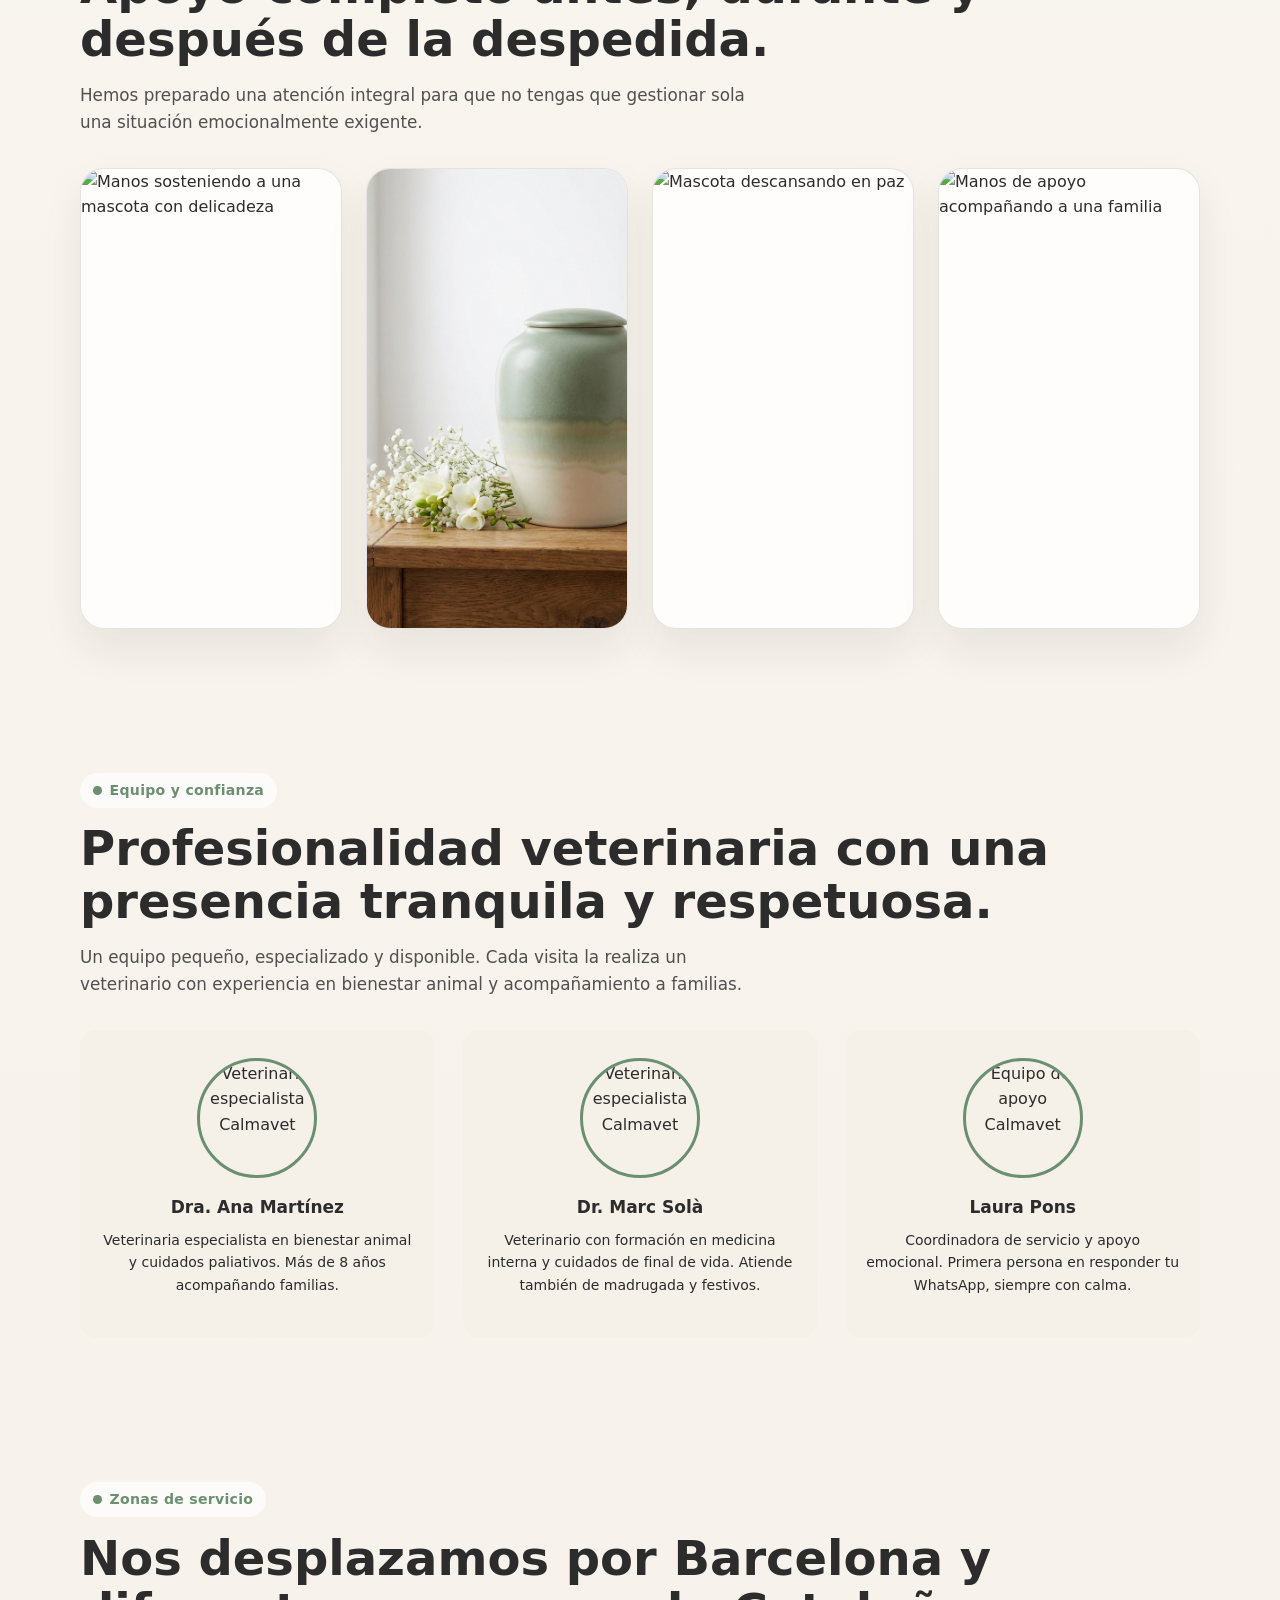
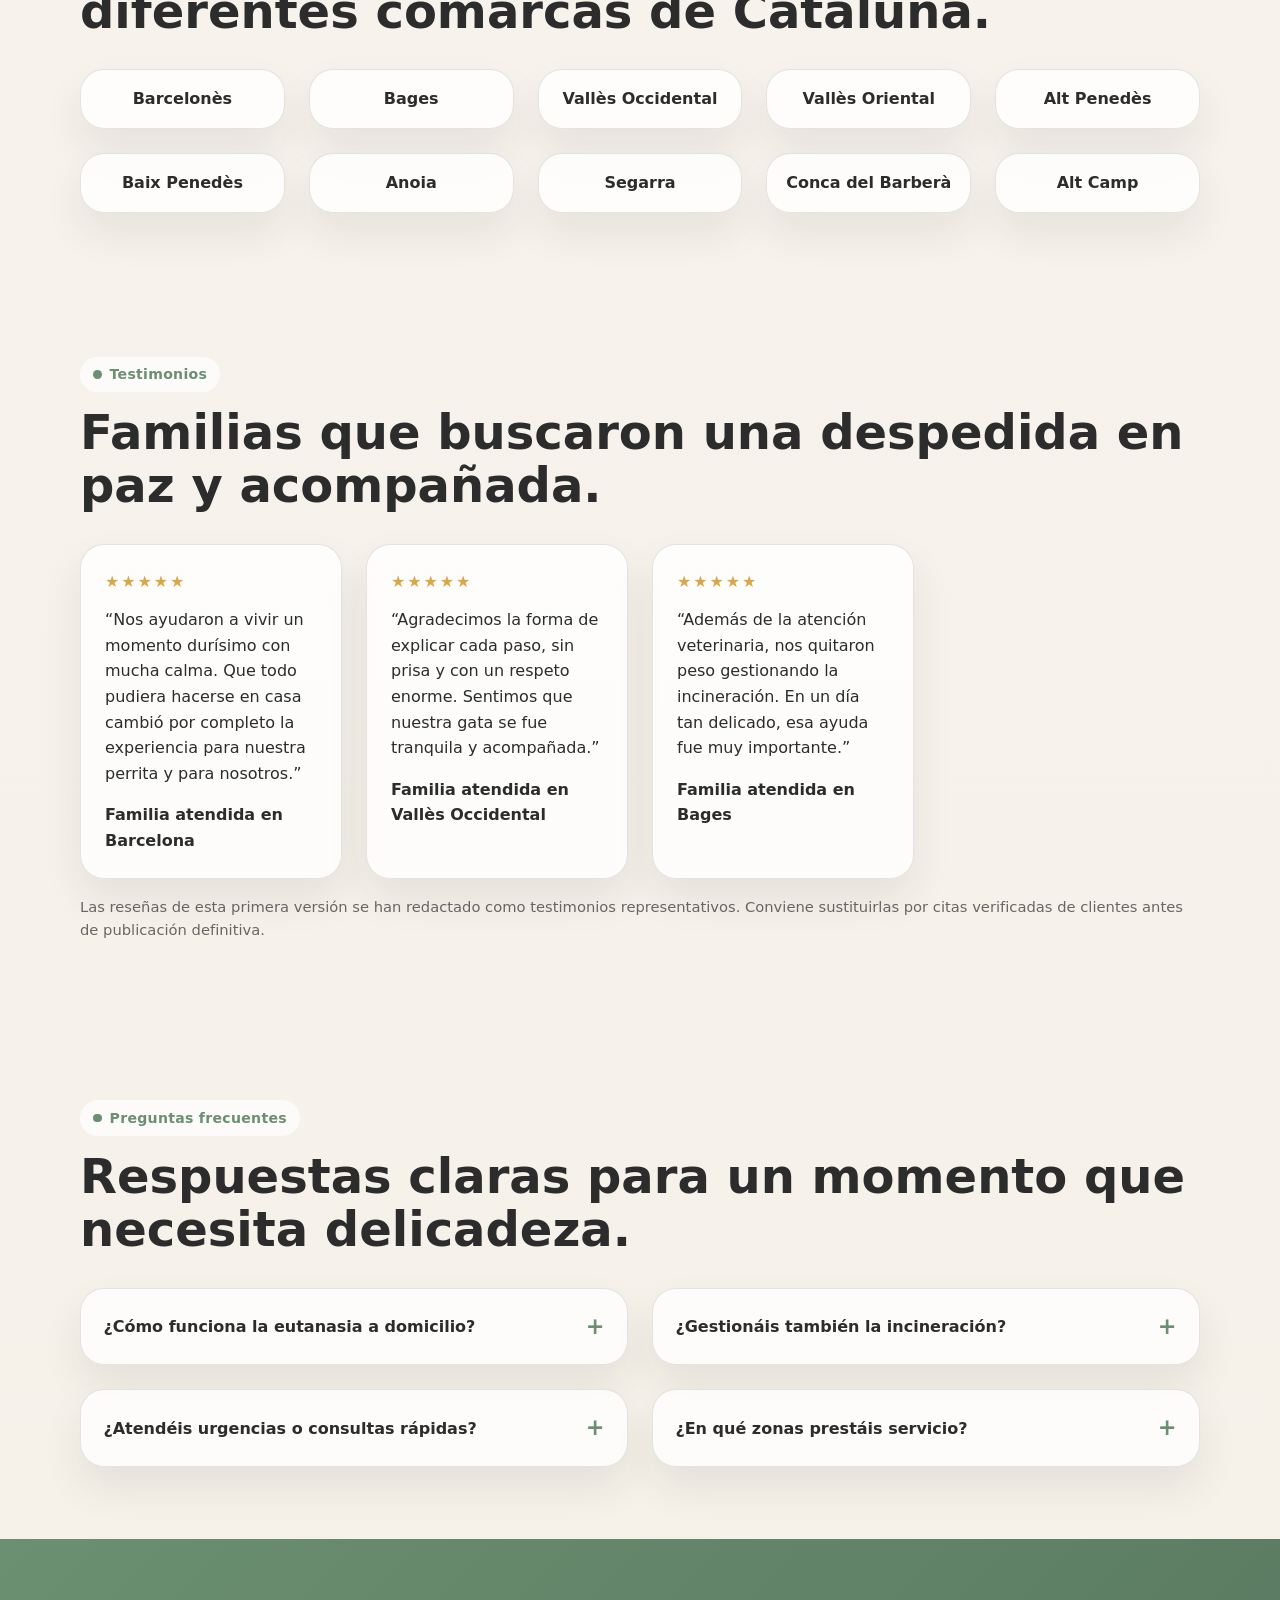
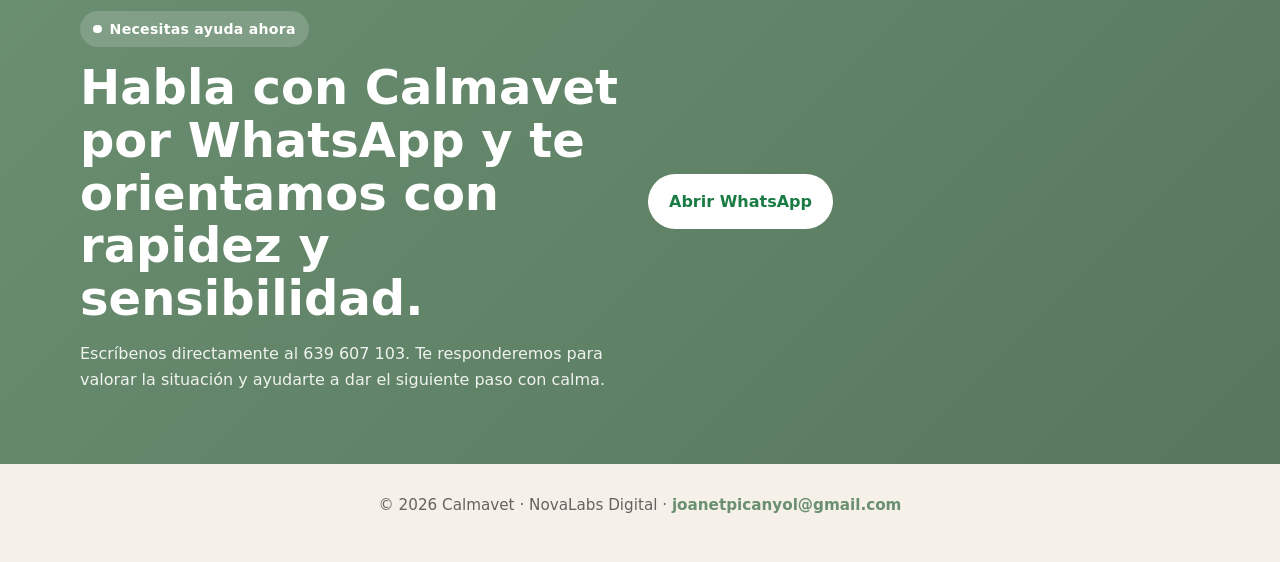
==== commit ea6d9dbd: "feat: blog SEO con 5 artículos + enlace nav" ====
--- a/index.html
+++ b/index.html
@@ -117,6 +117,7 @@
           <img src="images/logo-calmavet.png" alt="Calmavet logo">
           <small>Barcelona y Cataluña</small>
         </a>
+        <a href="blog/index.html" style="font-size:14px; font-weight:600; color:var(--verde); text-decoration:none; margin-right:8px;">Blog</a>
         <a class="button" href="https://wa.me/34639607103?text=Hola%20Calmavet%2C%20necesito%20informaci%C3%B3n%20sobre%20eutanasia%20o%20incineraci%C3%B3n%20a%20domicilio." target="_blank" rel="noopener noreferrer">WhatsApp 639 607 103</a>
       </div>
     </header>
